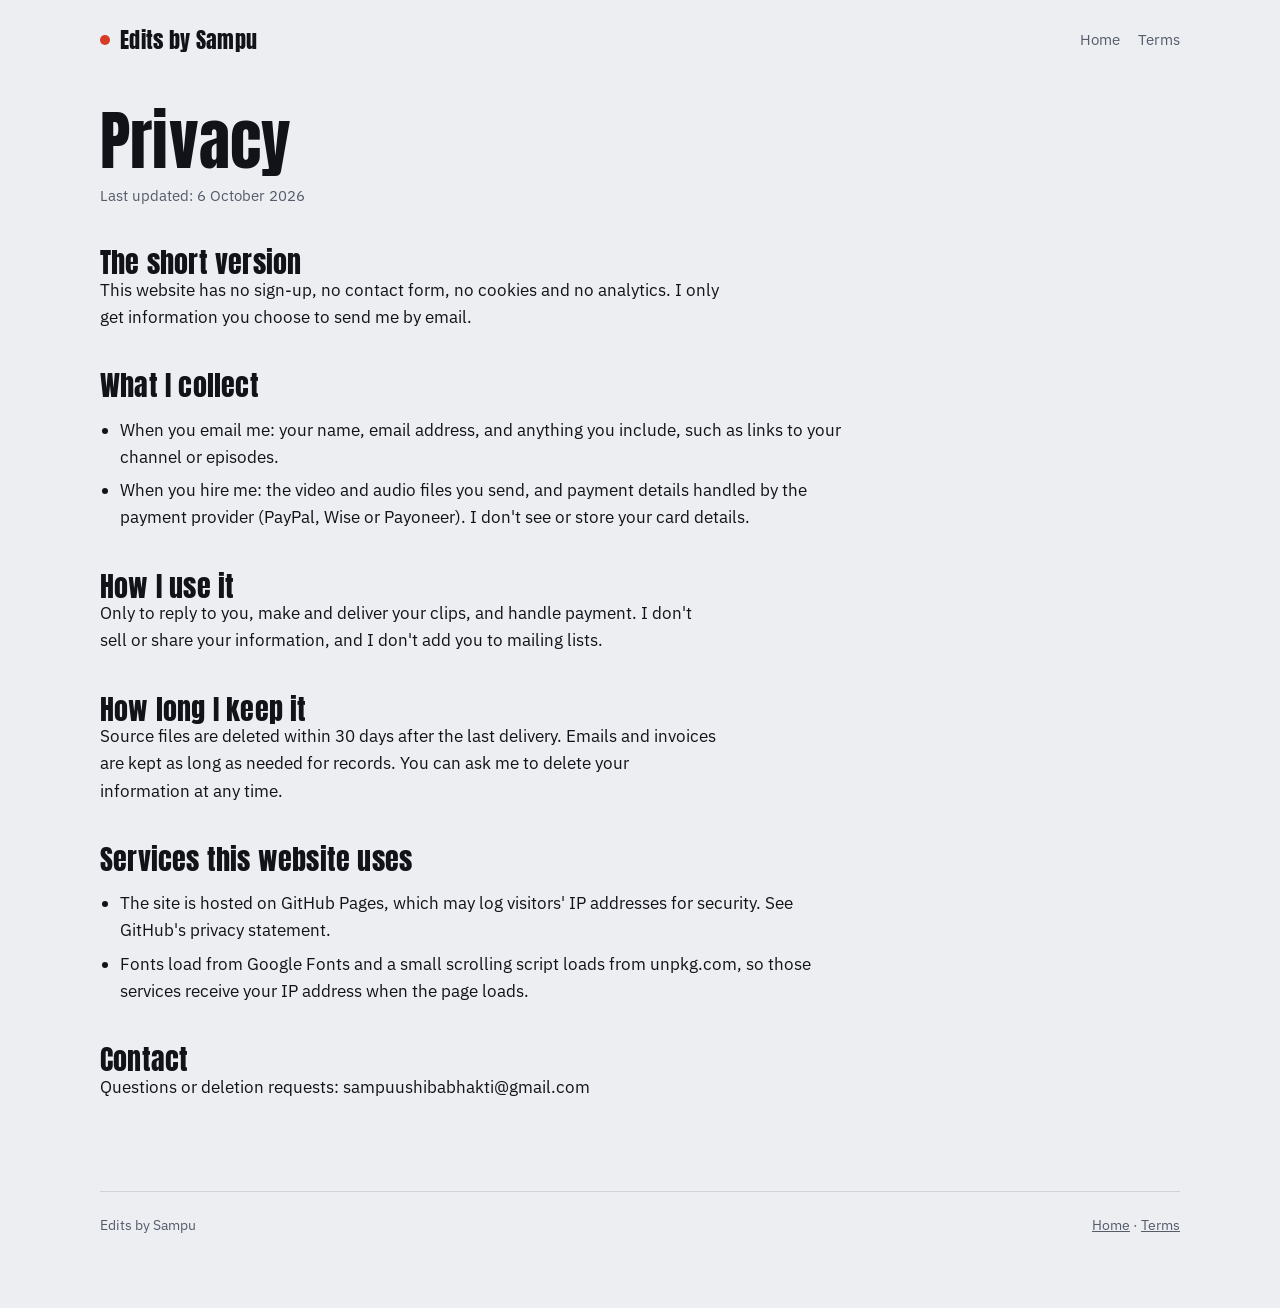
==== privacy.html @ 136e229e "Redesign: less template look, live caption preview, motion, terms and privacy" ====
<!doctype html>
<html lang="en">
<head>
<meta charset="utf-8">
<meta name="viewport" content="width=device-width, initial-scale=1, viewport-fit=cover">
<title>Privacy · Edits by Sampu</title>
<link rel="preconnect" href="https://fonts.googleapis.com">
<link rel="preconnect" href="https://fonts.gstatic.com" crossorigin>
<link rel="stylesheet" href="https://fonts.googleapis.com/css2?family=Anton&family=IBM+Plex+Sans:wght@400;500;600&family=IBM+Plex+Mono:wght@500&display=swap">
<link rel="stylesheet" href="styles.css">
</head>
<body>
<div class="wrap">
  <header class="top">
    <a class="mark" href="./"><i></i>Edits by Sampu</a>
    <nav><a href="./">Home</a><a href="terms.html">Terms</a></nav>
  </header>
  <main class="doc">
    <h1>Privacy</h1>
    <p class="updated">Last updated: 6 October 2026</p>

    <h2>The short version</h2>
    <p>This website has no sign-up, no contact form, no cookies and no analytics. I only get information you choose to send me by email.</p>

    <h2>What I collect</h2>
    <ul>
      <li>When you email me: your name, email address, and anything you include, such as links to your channel or episodes.</li>
      <li>When you hire me: the video and audio files you send, and payment details handled by the payment provider (PayPal, Wise or Payoneer). I don't see or store your card details.</li>
    </ul>

    <h2>How I use it</h2>
    <p>Only to reply to you, make and deliver your clips, and handle payment. I don't sell or share your information, and I don't add you to mailing lists.</p>

    <h2>How long I keep it</h2>
    <p>Source files are deleted within 30 days after the last delivery. Emails and invoices are kept as long as needed for records. You can ask me to delete your information at any time.</p>

    <h2>Services this website uses</h2>
    <ul>
      <li>The site is hosted on GitHub Pages, which may log visitors' IP addresses for security. See GitHub's privacy statement.</li>
      <li>Fonts load from Google Fonts and a small scrolling script loads from unpkg.com, so those services receive your IP address when the page loads.</li>
    </ul>

    <h2>Contact</h2>
    <p>Questions or deletion requests: sampuushibabhakti@gmail.com</p>
  </main>
  <footer>
    <span>Edits by Sampu</span>
    <span><a href="./">Home</a> · <a href="terms.html">Terms</a></span>
  </footer>
</div>
</body>
</html>
---- styles.css ----
/* Edits by Sampu - shared styles.
   Layout idea: the page is an edit bay. Hero = headline + a working "phone preview" with captions playing over a
   timeline strip; proof = a real benchmark chart; deliverables = an edit decision list (EDL); process = a timeline.
   Kept away from the usual AI-template tells: no eyebrow labels, no numbered step cards, no identical stat tiles,
   no glow shadows, no gradient text, sentence-case headings. */
:root {
  --bg: #eceef2;
  --paper: #f8f9fb;
  --ink: #111318;
  --muted: #555b69;
  --line: #cfd3dc;
  --tally: #d93a25;            /* on-air tally light */
  --tally-ink: #ffffff;
  --tape: #2b2f38;             /* timeline track */
  --clip: #c9cfdb;             /* timeline clip block */
  --display: "Anton", "Impact", "Arial Narrow", sans-serif;
  --body: "IBM Plex Sans", "Segoe UI", system-ui, sans-serif;
  --mono: "IBM Plex Mono", ui-monospace, Consolas, monospace;
  color-scheme: light;
}
@media (prefers-color-scheme: dark) {
  :root:not([data-theme="light"]) {
    --bg: #0e1014; --paper: #15181e; --ink: #e9ebf0; --muted: #a2a8b5; --line: #2a2f39;
    --tally: #ff5a43; --tally-ink: #160806; --tape: #20242c; --clip: #3a4150; color-scheme: dark;
  }
}
:root[data-theme="dark"] {
  --bg: #0e1014; --paper: #15181e; --ink: #e9ebf0; --muted: #a2a8b5; --line: #2a2f39;
  --tally: #ff5a43; --tally-ink: #160806; --tape: #20242c; --clip: #3a4150; color-scheme: dark;
}

*, *::before, *::after { box-sizing: border-box; }
html { -webkit-text-size-adjust: 100%; }
body { margin: 0; background: var(--bg); color: var(--ink); font-family: var(--body); font-size: 17px; line-height: 1.6; }
img { max-width: 100%; }
a { color: inherit; }
::selection { background: var(--tally); color: var(--tally-ink); }

.wrap { max-width: 1120px; margin: 0 auto; padding-inline: 20px; padding-block: 0 72px; }
.top { display: flex; justify-content: space-between; align-items: center; gap: 16px; padding-block: 22px; }
.mark { font-family: var(--display); font-size: 22px; letter-spacing: 0.3px; text-decoration: none; display: inline-flex; gap: 10px; align-items: center; }
.mark i { width: 10px; height: 10px; border-radius: 50%; background: var(--tally); display: inline-block; }
.top nav { display: flex; gap: 18px; font-size: 15px; }
.top nav a { text-decoration: none; color: var(--muted); }
.top nav a:hover { color: var(--ink); }

h1, h2 { font-family: var(--display); font-weight: 400; line-height: 1.02; margin: 0; text-wrap: balance; letter-spacing: 0.2px; }
h1 { font-size: clamp(48px, 8vw, 104px); }
h2 { font-size: clamp(34px, 4.6vw, 54px); }
p { margin: 0; max-width: 62ch; }
.muted { color: var(--muted); }
section { margin-top: 110px; }

/* hero */
.hero { display: grid; grid-template-columns: minmax(0, 1.25fr) minmax(0, 0.75fr); gap: 48px; align-items: end; margin-top: 30px; }
.hero h1 .w { display: inline-block; }
.hero h1 .hot { color: var(--tally); }
.hero .lede { font-size: 19px; color: var(--muted); margin-top: 22px; }
.actions { display: flex; flex-wrap: wrap; gap: 12px; margin-top: 28px; }
.btn { font: 600 16px/1 var(--body); padding: 15px 22px; border-radius: 8px; text-decoration: none; display: inline-flex;
       align-items: center; gap: 10px; border: 1.5px solid var(--ink); background: var(--ink); color: var(--paper);
       transition: transform .2s ease, background .2s ease, color .2s ease; }
.btn:hover { transform: translateY(-2px); background: var(--tally); border-color: var(--tally); color: var(--tally-ink); }
.btn.line { background: transparent; color: var(--ink); }
.btn.line:hover { background: var(--ink); color: var(--paper); border-color: var(--ink); }
.btn:focus-visible, .copy:focus-visible, .top nav a:focus-visible { outline: 3px solid var(--tally); outline-offset: 3px; }

/* phone preview */
.phone { position: relative; width: 100%; max-width: 300px; justify-self: center; aspect-ratio: 9 / 16; border-radius: 34px;
         border: 7px solid var(--ink); background: #16120f; overflow: hidden; }
.scene { position: absolute; inset: 0; background:
  radial-gradient(60% 40% at 30% 30%, #6b3a23 0%, transparent 70%),
  radial-gradient(50% 35% at 75% 62%, #2c3b52 0%, transparent 70%),
  linear-gradient(180deg, #1d1814 0%, #0d0b0a 100%); }
.scene .mic { position: absolute; left: 50%; top: 40%; width: 46px; height: 74px; margin-left: -23px; border-radius: 24px;
              background: linear-gradient(90deg, #2a2a2e, #4a4a52 45%, #26262b); }
.scene .mic::after { content: ""; position: absolute; left: 50%; top: 74px; width: 6px; height: 120px; margin-left: -3px; background: #26262b; }
.scene .grill { position: absolute; left: 50%; top: calc(40% + 10px); width: 34px; margin-left: -17px; height: 40px;
                background: repeating-linear-gradient(0deg, #5c5c66 0 2px, transparent 2px 5px); border-radius: 16px; opacity: .7; }
.phone .hook { position: absolute; top: 15%; left: 8%; right: 8%; text-align: center; font: 400 26px/1.05 var(--display);
               color: #fff; text-transform: uppercase; -webkit-text-stroke: 5px #000; paint-order: stroke fill; }
.phone .hook span { color: #ffd23f; }
.phone .caps { position: absolute; top: 63%; left: 6%; right: 6%; text-align: center; font: 400 34px/1.05 var(--display);
               text-transform: uppercase; color: #fff; -webkit-text-stroke: 6px #000; paint-order: stroke fill; min-height: 2.2em; }
.phone .caps b { font-weight: 400; display: inline-block; margin: 0 4px; transition: transform .12s ease, color .12s ease; }
.phone .caps b.on { color: var(--tally); transform: scale(1.14); }
.phone .bar { position: absolute; left: 0; top: 0; height: 5px; background: var(--tally); width: 0; }
.track { margin-top: 14px; background: var(--tape); border-radius: 8px; padding: 10px; display: grid; gap: 6px; max-width: 300px;
         justify-self: center; width: 100%; position: relative; overflow: hidden; }
.track .row { display: flex; gap: 4px; height: 16px; }
.track .row span { background: var(--clip); border-radius: 3px; }
.track .wave { height: 22px; display: flex; align-items: center; gap: 2px; }
.track .wave i { flex: 1; background: #8b93a4; border-radius: 2px; }
.track .head { position: absolute; top: 4px; bottom: 4px; width: 2px; background: var(--tally); left: 10px; }
.track .tc { font: 500 11px/1 var(--mono); color: #c9cfdb; display: flex; justify-content: space-between; }
.hero-side { display: grid; justify-items: center; }

/* proof */
.proof { display: grid; grid-template-columns: minmax(0, 1fr) minmax(0, 1fr); gap: 56px; align-items: center; }
.big { font-family: var(--display); font-size: clamp(64px, 10vw, 128px); line-height: .95; font-variant-numeric: tabular-nums; }
.proof .say { font-size: 20px; margin-top: 16px; }
.chart { background: var(--paper); border: 1px solid var(--line); border-radius: 14px; padding: 26px; display: grid; gap: 18px; }
.chart h3 { margin: 0; font-size: 16px; font-weight: 600; }
.bars { display: grid; gap: 16px; }
.barrow { display: grid; gap: 6px; }
.barrow .lab { display: flex; justify-content: space-between; gap: 12px; font-size: 14.5px; }
.barrow .lab b { font-family: var(--mono); font-weight: 500; font-variant-numeric: tabular-nums; }
.barrow .tr { height: 18px; background: var(--bg); border-radius: 4px; position: relative; overflow: hidden; }
.barrow .fill { position: absolute; top: 0; bottom: 0; border-radius: 4px; background: var(--clip); transition: width 1.1s cubic-bezier(.2,.7,.2,1), left 1.1s cubic-bezier(.2,.7,.2,1); }
.barrow.me .fill { background: var(--tally); }
.axis { display: flex; justify-content: space-between; font: 12px var(--mono); color: var(--muted); }
.src { font-size: 13.5px; color: var(--muted); }

/* EDL */
.edl-head { display: grid; grid-template-columns: minmax(0, 1fr) minmax(0, 1fr); gap: 56px; align-items: end; }
.edl { margin-top: 30px; overflow-x: auto; background: var(--paper); border: 1px solid var(--line); border-radius: 14px; }
.edl table { width: 100%; border-collapse: collapse; font-size: 15.5px; min-width: 560px; }
.edl th, .edl td { text-align: left; padding: 14px 18px; border-bottom: 1px solid var(--line); vertical-align: top; }
.edl tr:last-child td { border-bottom: 0; }
.edl th { font: 500 12.5px var(--mono); color: var(--muted); }
.edl td:first-child { font: 500 14px var(--mono); color: var(--muted); white-space: nowrap; font-variant-numeric: tabular-nums; }
.edl td:nth-child(2) { font: 500 13px var(--mono); }
.edl td:nth-child(2) span { background: var(--ink); color: var(--paper); padding: 3px 8px; border-radius: 4px; }
.edl tr:hover td { background: color-mix(in srgb, var(--tally) 7%, transparent); }

/* process timeline */
.flow { margin-top: 30px; display: grid; grid-template-columns: 1.1fr 1.4fr 2fr; gap: 6px; }
.flow > div { background: var(--paper); border: 1px solid var(--line); padding: 20px 20px 22px; display: grid; gap: 8px; align-content: start; }
.flow > div:first-child { border-radius: 14px 4px 4px 14px; }
.flow > div:last-child { border-radius: 4px 14px 14px 4px; background: var(--ink); color: var(--paper); border-color: var(--ink); }
.flow > div:last-child .muted { color: color-mix(in srgb, var(--paper) 70%, transparent); }
.flow .when { font: 500 13px var(--mono); color: var(--tally); }
.flow h3 { margin: 0; font-size: 19px; }

/* plans */
.plans { margin-top: 30px; overflow-x: auto; }
.plans table { width: 100%; border-collapse: collapse; min-width: 560px; }
.plans th, .plans td { padding: 16px 18px; border-bottom: 1px solid var(--line); text-align: left; }
.plans thead th { font-family: var(--display); font-weight: 400; font-size: 26px; }
.plans thead th small { display: block; font: 14px var(--body); color: var(--muted); margin-top: 4px; }
.plans td:first-child { color: var(--muted); font-size: 15px; }
.plans .price { font-family: var(--display); font-size: 40px; line-height: 1; }
.plans .price small { font: 14px var(--body); color: var(--muted); }
.plans .pick { background: color-mix(in srgb, var(--tally) 9%, transparent); }

/* contact */
.contact { display: grid; grid-template-columns: minmax(0, 1fr) minmax(0, 1fr); gap: 40px; align-items: end; }
.mailbox { display: flex; flex-wrap: wrap; gap: 10px; align-items: center; margin-top: 22px; }
.mailbox code { font: 500 18px var(--mono); background: var(--paper); border: 1px solid var(--line); padding: 12px 16px;
                border-radius: 8px; user-select: all; overflow-wrap: anywhere; }
.copy { font: 600 15px var(--body); padding: 12px 16px; border-radius: 8px; cursor: pointer; border: 1.5px solid var(--ink);
        background: transparent; color: var(--ink); }
.copy:hover { background: var(--ink); color: var(--paper); }
footer { margin-top: 90px; padding-top: 22px; border-top: 1px solid var(--line); display: flex; flex-wrap: wrap; gap: 14px 24px;
         justify-content: space-between; font-size: 14px; color: var(--muted); }
footer a { color: var(--muted); }

/* legal pages */
.doc { max-width: 760px; }
.doc h1 { font-size: clamp(40px, 6vw, 64px); margin-top: 30px; }
.doc h2 { font-size: 28px; margin-top: 40px; }
.doc p, .doc li { color: var(--ink); }
.doc ul { padding-left: 20px; display: grid; gap: 6px; }
.doc .updated { color: var(--muted); margin-top: 10px; font-size: 15px; }

/* motion - content is visible by default; main.js only arms elements below the fold */
.armed { opacity: 0; transform: translateY(22px); }
.in { opacity: 1; transform: none; transition: opacity .7s ease, transform .7s cubic-bezier(.2,.7,.2,1); }
@media (prefers-reduced-motion: no-preference) {
  .hero h1 .w { animation: rise .55s cubic-bezier(.2,.7,.2,1) both; animation-delay: calc(var(--i) * 70ms); }
  .mark i { animation: tally 2.4s ease-in-out infinite; }
}
@keyframes rise { from { opacity: 0; transform: translateY(0.35em); } }
@keyframes tally { 50% { opacity: .3; } }
@media (prefers-reduced-motion: reduce) { .armed { opacity: 1; transform: none; } }

@media (max-width: 860px) {
  .hero, .proof, .edl-head, .contact { grid-template-columns: minmax(0, 1fr); }
  .hero { gap: 36px; }
  .flow { grid-template-columns: minmax(0, 1fr); }
  .flow > div:first-child, .flow > div:last-child { border-radius: 12px; }
  .flow > div { border-radius: 12px; }
  section { margin-top: 84px; }
}
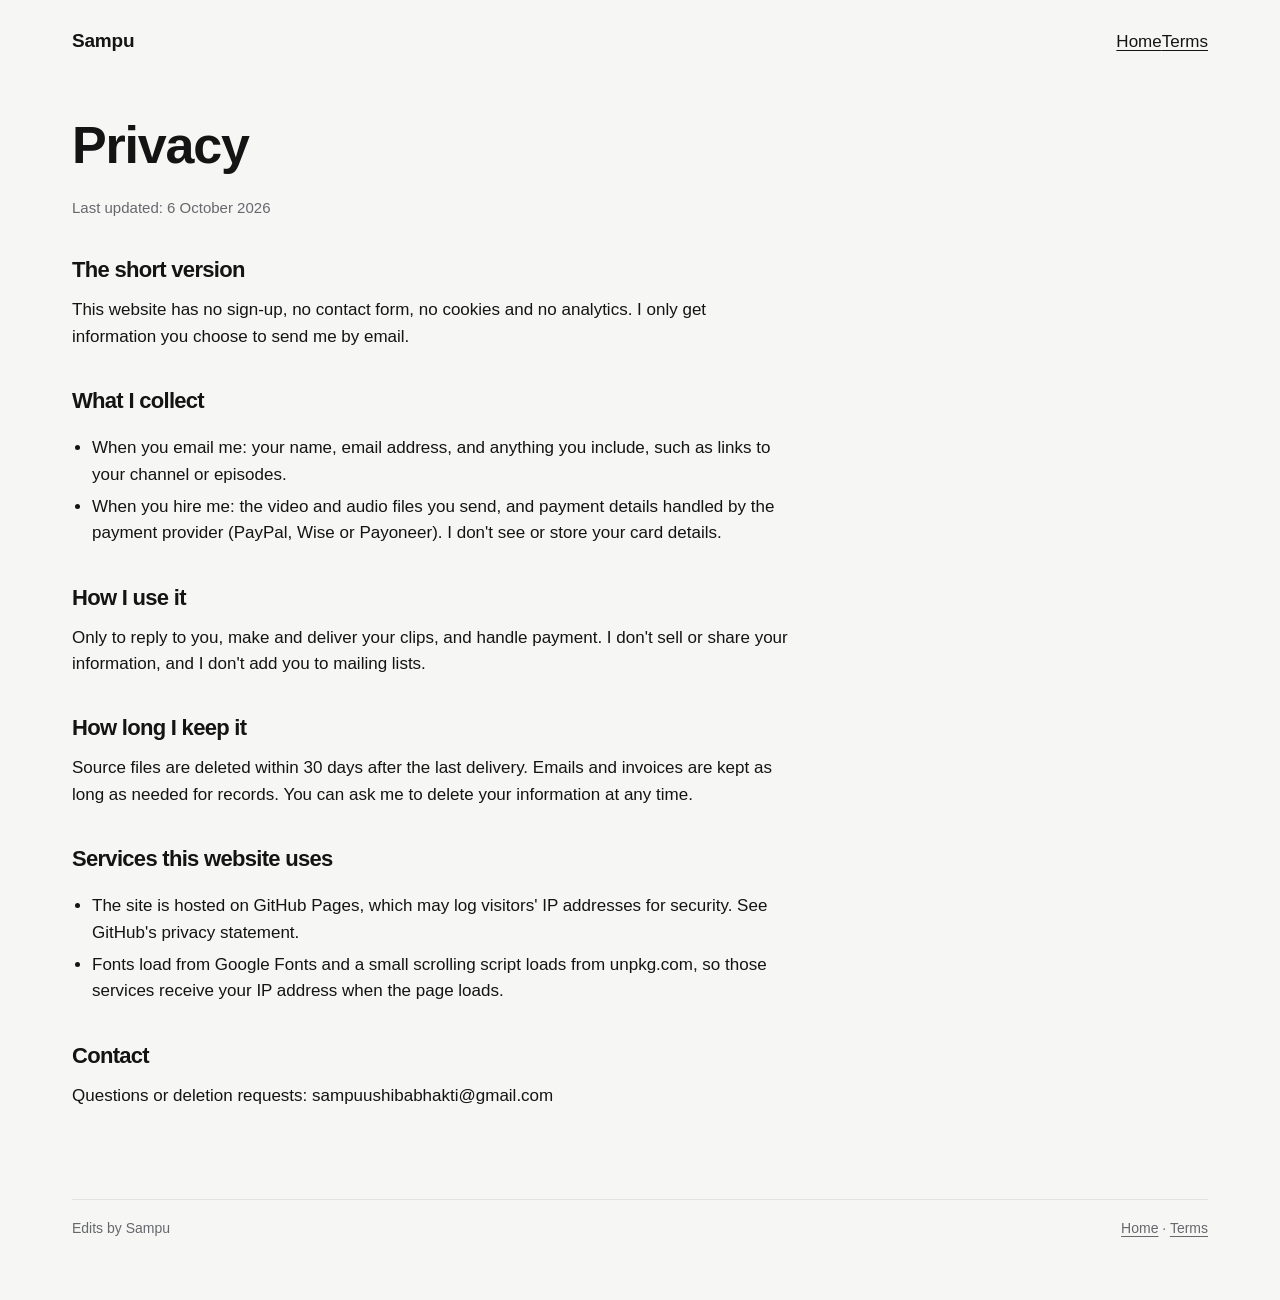
==== commit c99d0bc6: "Plain name, no blinking dot" ====
--- a/privacy.html
+++ b/privacy.html
@@ -12,7 +12,7 @@
 <body>
 <div class="wrap">
   <header class="top">
-    <a class="mark" href="./"><i></i>Edits by Sampu</a>
+    <a class="mark" href="./">Sampu</a>
     <nav><a href="./">Home</a><a href="terms.html">Terms</a></nav>
   </header>
   <main class="doc">
--- a/styles.css
+++ b/styles.css
@@ -1,184 +1,131 @@
-/* Edits by Sampu - shared styles.
-   Layout idea: the page is an edit bay. Hero = headline + a working "phone preview" with captions playing over a
-   timeline strip; proof = a real benchmark chart; deliverables = an edit decision list (EDL); process = a timeline.
-   Kept away from the usual AI-template tells: no eyebrow labels, no numbered step cards, no identical stat tiles,
-   no glow shadows, no gradient text, sentence-case headings. */
+/* Edits by Sampu - an editor's reel page, not a product landing page.
+   Order: who I am (one line) -> the actual clips playing -> what the numbers were -> how I edit -> how we work -> email.
+   Light paper ground, one grotesk family, mono for metadata. Red is only the "recording" dot and link hover. */
 :root {
-  --bg: #eceef2;
-  --paper: #f8f9fb;
-  --ink: #111318;
-  --muted: #555b69;
-  --line: #cfd3dc;
-  --tally: #d93a25;            /* on-air tally light */
-  --tally-ink: #ffffff;
-  --tape: #2b2f38;             /* timeline track */
-  --clip: #c9cfdb;             /* timeline clip block */
-  --display: "Anton", "Impact", "Arial Narrow", sans-serif;
-  --body: "IBM Plex Sans", "Segoe UI", system-ui, sans-serif;
+  --bg: #f6f6f4;
+  --paper: #ffffff;
+  --ink: #141414;
+  --muted: #67686d;
+  --line: #e2e2de;
+  --rec: #e0402a;
+  --chip: #ececea;
+  --sans: "Schibsted Grotesk", "Helvetica Neue", Arial, sans-serif;
   --mono: "IBM Plex Mono", ui-monospace, Consolas, monospace;
   color-scheme: light;
 }
 @media (prefers-color-scheme: dark) {
   :root:not([data-theme="light"]) {
-    --bg: #0e1014; --paper: #15181e; --ink: #e9ebf0; --muted: #a2a8b5; --line: #2a2f39;
-    --tally: #ff5a43; --tally-ink: #160806; --tape: #20242c; --clip: #3a4150; color-scheme: dark;
+    --bg: #111112; --paper: #19191b; --ink: #ececea; --muted: #a0a1a6; --line: #2b2b2f; --rec: #ff5a43; --chip: #232326;
+    color-scheme: dark;
   }
 }
 :root[data-theme="dark"] {
-  --bg: #0e1014; --paper: #15181e; --ink: #e9ebf0; --muted: #a2a8b5; --line: #2a2f39;
-  --tally: #ff5a43; --tally-ink: #160806; --tape: #20242c; --clip: #3a4150; color-scheme: dark;
+  --bg: #111112; --paper: #19191b; --ink: #ececea; --muted: #a0a1a6; --line: #2b2b2f; --rec: #ff5a43; --chip: #232326;
+  color-scheme: dark;
 }
-
 *, *::before, *::after { box-sizing: border-box; }
 html { -webkit-text-size-adjust: 100%; }
-body { margin: 0; background: var(--bg); color: var(--ink); font-family: var(--body); font-size: 17px; line-height: 1.6; }
-img { max-width: 100%; }
-a { color: inherit; }
-::selection { background: var(--tally); color: var(--tally-ink); }
+body { margin: 0; background: var(--bg); color: var(--ink); font-family: var(--sans); font-size: 17px; line-height: 1.55; }
+img, video { max-width: 100%; display: block; }
+a { color: inherit; text-underline-offset: 3px; }
+a:hover { color: var(--rec); }
+::selection { background: var(--ink); color: var(--bg); }
+:focus-visible { outline: 2px solid var(--rec); outline-offset: 3px; }
 
-.wrap { max-width: 1120px; margin: 0 auto; padding-inline: 20px; padding-block: 0 72px; }
-.top { display: flex; justify-content: space-between; align-items: center; gap: 16px; padding-block: 22px; }
-.mark { font-family: var(--display); font-size: 22px; letter-spacing: 0.3px; text-decoration: none; display: inline-flex; gap: 10px; align-items: center; }
-.mark i { width: 10px; height: 10px; border-radius: 50%; background: var(--tally); display: inline-block; }
-.top nav { display: flex; gap: 18px; font-size: 15px; }
-.top nav a { text-decoration: none; color: var(--muted); }
-.top nav a:hover { color: var(--ink); }
+.wrap { max-width: 1180px; margin: 0 auto; padding-inline: 22px; padding-block: 0 60px; }
+.top { display: flex; justify-content: space-between; align-items: baseline; gap: 16px; padding-block: 26px 10px; flex-wrap: wrap; }
+.mark { font-weight: 700; font-size: 19px; text-decoration: none; display: inline-flex; align-items: center; gap: 9px; letter-spacing: -0.2px; }
 
-h1, h2 { font-family: var(--display); font-weight: 400; line-height: 1.02; margin: 0; text-wrap: balance; letter-spacing: 0.2px; }
-h1 { font-size: clamp(48px, 8vw, 104px); }
-h2 { font-size: clamp(34px, 4.6vw, 54px); }
-p { margin: 0; max-width: 62ch; }
-.muted { color: var(--muted); }
-section { margin-top: 110px; }
+.top .mail-top { font-family: var(--mono); font-size: 14px; color: var(--muted); }
 
-/* hero */
-.hero { display: grid; grid-template-columns: minmax(0, 1.25fr) minmax(0, 0.75fr); gap: 48px; align-items: end; margin-top: 30px; }
-.hero h1 .w { display: inline-block; }
-.hero h1 .hot { color: var(--tally); }
-.hero .lede { font-size: 19px; color: var(--muted); margin-top: 22px; }
-.actions { display: flex; flex-wrap: wrap; gap: 12px; margin-top: 28px; }
-.btn { font: 600 16px/1 var(--body); padding: 15px 22px; border-radius: 8px; text-decoration: none; display: inline-flex;
-       align-items: center; gap: 10px; border: 1.5px solid var(--ink); background: var(--ink); color: var(--paper);
-       transition: transform .2s ease, background .2s ease, color .2s ease; }
-.btn:hover { transform: translateY(-2px); background: var(--tally); border-color: var(--tally); color: var(--tally-ink); }
-.btn.line { background: transparent; color: var(--ink); }
-.btn.line:hover { background: var(--ink); color: var(--paper); border-color: var(--ink); }
-.btn:focus-visible, .copy:focus-visible, .top nav a:focus-visible { outline: 3px solid var(--tally); outline-offset: 3px; }
+/* intro */
+.intro { margin-top: 56px; display: grid; grid-template-columns: minmax(0, 1.5fr) minmax(0, 1fr); gap: 48px; align-items: end; }
+.intro h1 { margin: 0; font-weight: 600; font-size: clamp(36px, 5.2vw, 64px); line-height: 1.04; letter-spacing: -1.6px; text-wrap: balance; }
+.intro h1 .ln { display: block; overflow: hidden; }
+.intro h1 .ln > span { display: inline-block; }
+.intro p { margin: 0; color: var(--muted); font-size: 17.5px; max-width: 46ch; }
 
-/* phone preview */
-.phone { position: relative; width: 100%; max-width: 300px; justify-self: center; aspect-ratio: 9 / 16; border-radius: 34px;
-         border: 7px solid var(--ink); background: #16120f; overflow: hidden; }
-.scene { position: absolute; inset: 0; background:
-  radial-gradient(60% 40% at 30% 30%, #6b3a23 0%, transparent 70%),
-  radial-gradient(50% 35% at 75% 62%, #2c3b52 0%, transparent 70%),
-  linear-gradient(180deg, #1d1814 0%, #0d0b0a 100%); }
-.scene .mic { position: absolute; left: 50%; top: 40%; width: 46px; height: 74px; margin-left: -23px; border-radius: 24px;
-              background: linear-gradient(90deg, #2a2a2e, #4a4a52 45%, #26262b); }
-.scene .mic::after { content: ""; position: absolute; left: 50%; top: 74px; width: 6px; height: 120px; margin-left: -3px; background: #26262b; }
-.scene .grill { position: absolute; left: 50%; top: calc(40% + 10px); width: 34px; margin-left: -17px; height: 40px;
-                background: repeating-linear-gradient(0deg, #5c5c66 0 2px, transparent 2px 5px); border-radius: 16px; opacity: .7; }
-.phone .hook { position: absolute; top: 15%; left: 8%; right: 8%; text-align: center; font: 400 26px/1.05 var(--display);
-               color: #fff; text-transform: uppercase; -webkit-text-stroke: 5px #000; paint-order: stroke fill; }
-.phone .hook span { color: #ffd23f; }
-.phone .caps { position: absolute; top: 63%; left: 6%; right: 6%; text-align: center; font: 400 34px/1.05 var(--display);
-               text-transform: uppercase; color: #fff; -webkit-text-stroke: 6px #000; paint-order: stroke fill; min-height: 2.2em; }
-.phone .caps b { font-weight: 400; display: inline-block; margin: 0 4px; transition: transform .12s ease, color .12s ease; }
-.phone .caps b.on { color: var(--tally); transform: scale(1.14); }
-.phone .bar { position: absolute; left: 0; top: 0; height: 5px; background: var(--tally); width: 0; }
-.track { margin-top: 14px; background: var(--tape); border-radius: 8px; padding: 10px; display: grid; gap: 6px; max-width: 300px;
-         justify-self: center; width: 100%; position: relative; overflow: hidden; }
-.track .row { display: flex; gap: 4px; height: 16px; }
-.track .row span { background: var(--clip); border-radius: 3px; }
-.track .wave { height: 22px; display: flex; align-items: center; gap: 2px; }
-.track .wave i { flex: 1; background: #8b93a4; border-radius: 2px; }
-.track .head { position: absolute; top: 4px; bottom: 4px; width: 2px; background: var(--tally); left: 10px; }
-.track .tc { font: 500 11px/1 var(--mono); color: #c9cfdb; display: flex; justify-content: space-between; }
-.hero-side { display: grid; justify-items: center; }
+/* reel */
+.reel { margin-top: 48px; display: grid; grid-template-columns: repeat(5, minmax(0, 1fr)); gap: 14px; }
+.clip { margin: 0; display: grid; gap: 10px; }
+.clip .v { position: relative; border-radius: 16px; overflow: hidden; background: #000; aspect-ratio: 9 / 16; }
+.clip video { width: 100%; height: 100%; object-fit: cover; transition: transform .5s cubic-bezier(.2,.7,.2,1); }
+.clip:hover video { transform: scale(1.03); }
+.clip figcaption { display: grid; gap: 2px; }
+.clip .t { font-size: 15px; font-weight: 600; line-height: 1.3; }
+.clip .m { font-family: var(--mono); font-size: 13px; color: var(--muted); }
+.reel-note { margin-top: 16px; font-size: 14px; color: var(--muted); max-width: 80ch; }
 
-/* proof */
-.proof { display: grid; grid-template-columns: minmax(0, 1fr) minmax(0, 1fr); gap: 56px; align-items: center; }
-.big { font-family: var(--display); font-size: clamp(64px, 10vw, 128px); line-height: .95; font-variant-numeric: tabular-nums; }
-.proof .say { font-size: 20px; margin-top: 16px; }
-.chart { background: var(--paper); border: 1px solid var(--line); border-radius: 14px; padding: 26px; display: grid; gap: 18px; }
-.chart h3 { margin: 0; font-size: 16px; font-weight: 600; }
-.bars { display: grid; gap: 16px; }
-.barrow { display: grid; gap: 6px; }
-.barrow .lab { display: flex; justify-content: space-between; gap: 12px; font-size: 14.5px; }
-.barrow .lab b { font-family: var(--mono); font-weight: 500; font-variant-numeric: tabular-nums; }
-.barrow .tr { height: 18px; background: var(--bg); border-radius: 4px; position: relative; overflow: hidden; }
-.barrow .fill { position: absolute; top: 0; bottom: 0; border-radius: 4px; background: var(--clip); transition: width 1.1s cubic-bezier(.2,.7,.2,1), left 1.1s cubic-bezier(.2,.7,.2,1); }
-.barrow.me .fill { background: var(--tally); }
+/* numbers */
+.numbers { margin-top: 96px; display: grid; grid-template-columns: minmax(0, 1fr) minmax(0, 1fr); gap: 48px; align-items: start; }
+.numbers .lead { font-size: clamp(24px, 2.7vw, 32px); line-height: 1.3; letter-spacing: -0.5px; margin: 0; }
+.numbers .lead b { font-weight: 700; }
+.bars { display: grid; gap: 18px; padding-top: 6px; }
+.barrow { display: grid; gap: 7px; }
+.barrow .lab { display: flex; justify-content: space-between; gap: 12px; font-size: 15px; }
+.barrow .lab b { font-family: var(--mono); font-weight: 500; font-size: 14px; font-variant-numeric: tabular-nums; }
+.barrow .tr { height: 12px; background: var(--chip); border-radius: 99px; position: relative; overflow: hidden; }
+.barrow .fill { position: absolute; top: 0; bottom: 0; border-radius: 99px; background: var(--muted); opacity: .45;
+                transition: width 1.1s cubic-bezier(.2,.7,.2,1), left 1.1s cubic-bezier(.2,.7,.2,1); }
+.barrow.me .fill { background: var(--ink); opacity: 1; }
 .axis { display: flex; justify-content: space-between; font: 12px var(--mono); color: var(--muted); }
-.src { font-size: 13.5px; color: var(--muted); }
+.src { font-size: 13.5px; color: var(--muted); margin: 0; }
 
-/* EDL */
-.edl-head { display: grid; grid-template-columns: minmax(0, 1fr) minmax(0, 1fr); gap: 56px; align-items: end; }
-.edl { margin-top: 30px; overflow-x: auto; background: var(--paper); border: 1px solid var(--line); border-radius: 14px; }
-.edl table { width: 100%; border-collapse: collapse; font-size: 15.5px; min-width: 560px; }
-.edl th, .edl td { text-align: left; padding: 14px 18px; border-bottom: 1px solid var(--line); vertical-align: top; }
-.edl tr:last-child td { border-bottom: 0; }
-.edl th { font: 500 12.5px var(--mono); color: var(--muted); }
-.edl td:first-child { font: 500 14px var(--mono); color: var(--muted); white-space: nowrap; font-variant-numeric: tabular-nums; }
-.edl td:nth-child(2) { font: 500 13px var(--mono); }
-.edl td:nth-child(2) span { background: var(--ink); color: var(--paper); padding: 3px 8px; border-radius: 4px; }
-.edl tr:hover td { background: color-mix(in srgb, var(--tally) 7%, transparent); }
+/* how I edit */
+.edit { margin-top: 96px; }
+h2 { font-weight: 600; font-size: clamp(26px, 3vw, 34px); letter-spacing: -0.7px; margin: 0; }
+.edl { margin-top: 20px; overflow-x: auto; border-top: 1px solid var(--ink); }
+.edl table { width: 100%; border-collapse: collapse; min-width: 560px; }
+.edl td { padding: 14px 12px 14px 0; border-bottom: 1px solid var(--line); vertical-align: top; font-size: 16px; }
+.edl td:first-child { font: 500 13.5px var(--mono); color: var(--muted); white-space: nowrap; width: 120px; padding-top: 16px; }
+.edl td:nth-child(2) { font: 500 13px var(--mono); width: 90px; padding-top: 16px; }
 
-/* process timeline */
-.flow { margin-top: 30px; display: grid; grid-template-columns: 1.1fr 1.4fr 2fr; gap: 6px; }
-.flow > div { background: var(--paper); border: 1px solid var(--line); padding: 20px 20px 22px; display: grid; gap: 8px; align-content: start; }
-.flow > div:first-child { border-radius: 14px 4px 4px 14px; }
-.flow > div:last-child { border-radius: 4px 14px 14px 4px; background: var(--ink); color: var(--paper); border-color: var(--ink); }
-.flow > div:last-child .muted { color: color-mix(in srgb, var(--paper) 70%, transparent); }
-.flow .when { font: 500 13px var(--mono); color: var(--tally); }
-.flow h3 { margin: 0; font-size: 19px; }
-
-/* plans */
-.plans { margin-top: 30px; overflow-x: auto; }
-.plans table { width: 100%; border-collapse: collapse; min-width: 560px; }
-.plans th, .plans td { padding: 16px 18px; border-bottom: 1px solid var(--line); text-align: left; }
-.plans thead th { font-family: var(--display); font-weight: 400; font-size: 26px; }
-.plans thead th small { display: block; font: 14px var(--body); color: var(--muted); margin-top: 4px; }
-.plans td:first-child { color: var(--muted); font-size: 15px; }
-.plans .price { font-family: var(--display); font-size: 40px; line-height: 1; }
-.plans .price small { font: 14px var(--body); color: var(--muted); }
-.plans .pick { background: color-mix(in srgb, var(--tally) 9%, transparent); }
+/* working together */
+.work { margin-top: 96px; display: grid; grid-template-columns: minmax(0, 1fr) minmax(0, 1fr); gap: 48px; }
+.work p { margin: 14px 0 0; max-width: 52ch; color: var(--muted); }
+.prices { list-style: none; margin: 0; padding: 0; border-top: 1px solid var(--ink); }
+.prices li { display: grid; grid-template-columns: 110px minmax(0, 1fr); gap: 16px; padding: 16px 0; border-bottom: 1px solid var(--line); }
+.prices .p { font-weight: 700; font-size: 22px; font-variant-numeric: tabular-nums; letter-spacing: -0.4px; }
+.prices .p small { font-weight: 400; font-size: 14px; color: var(--muted); }
+.prices .d { color: var(--muted); }
+.prices .d b { color: var(--ink); font-weight: 600; }
 
 /* contact */
-.contact { display: grid; grid-template-columns: minmax(0, 1fr) minmax(0, 1fr); gap: 40px; align-items: end; }
-.mailbox { display: flex; flex-wrap: wrap; gap: 10px; align-items: center; margin-top: 22px; }
-.mailbox code { font: 500 18px var(--mono); background: var(--paper); border: 1px solid var(--line); padding: 12px 16px;
-                border-radius: 8px; user-select: all; overflow-wrap: anywhere; }
-.copy { font: 600 15px var(--body); padding: 12px 16px; border-radius: 8px; cursor: pointer; border: 1.5px solid var(--ink);
-        background: transparent; color: var(--ink); }
-.copy:hover { background: var(--ink); color: var(--paper); }
-footer { margin-top: 90px; padding-top: 22px; border-top: 1px solid var(--line); display: flex; flex-wrap: wrap; gap: 14px 24px;
+.contact { margin-top: 110px; }
+.contact .big { font-size: clamp(30px, 5.4vw, 64px); font-weight: 600; letter-spacing: -1.4px; line-height: 1.05; margin: 10px 0 0;
+                overflow-wrap: anywhere; }
+.contact .row { display: flex; flex-wrap: wrap; gap: 12px; align-items: center; margin-top: 20px; }
+.copy { font: 600 15px var(--sans); padding: 11px 16px; border-radius: 999px; cursor: pointer; border: 1.5px solid var(--ink);
+        background: var(--ink); color: var(--bg); }
+.copy:hover { background: transparent; color: var(--ink); }
+
+footer { margin-top: 90px; padding-top: 18px; border-top: 1px solid var(--line); display: flex; flex-wrap: wrap; gap: 10px 24px;
          justify-content: space-between; font-size: 14px; color: var(--muted); }
 footer a { color: var(--muted); }
 
 /* legal pages */
-.doc { max-width: 760px; }
-.doc h1 { font-size: clamp(40px, 6vw, 64px); margin-top: 30px; }
-.doc h2 { font-size: 28px; margin-top: 40px; }
-.doc p, .doc li { color: var(--ink); }
+.doc { max-width: 720px; margin-top: 40px; }
+.doc h1 { font-weight: 600; font-size: clamp(34px, 5vw, 52px); letter-spacing: -1.2px; margin: 0; }
+.doc h2 { font-size: 22px; margin-top: 34px; }
 .doc ul { padding-left: 20px; display: grid; gap: 6px; }
-.doc .updated { color: var(--muted); margin-top: 10px; font-size: 15px; }
+.doc p { margin: 10px 0 0; }
+.doc .updated { color: var(--muted); font-size: 15px; }
 
-/* motion - content is visible by default; main.js only arms elements below the fold */
-.armed { opacity: 0; transform: translateY(22px); }
-.in { opacity: 1; transform: none; transition: opacity .7s ease, transform .7s cubic-bezier(.2,.7,.2,1); }
+/* motion: everything is visible without JS; main.js arms only what starts below the fold */
+.armed { opacity: 0; transform: translateY(24px); }
+.in { opacity: 1; transform: none; transition: opacity .8s ease, transform .8s cubic-bezier(.2,.7,.2,1); }
 @media (prefers-reduced-motion: no-preference) {
-  .hero h1 .w { animation: rise .55s cubic-bezier(.2,.7,.2,1) both; animation-delay: calc(var(--i) * 70ms); }
-  .mark i { animation: tally 2.4s ease-in-out infinite; }
+  .intro h1 .ln > span { animation: up .8s cubic-bezier(.2,.7,.2,1) both; animation-delay: calc(var(--i) * 90ms + 80ms); }
+  .reel .clip { animation: fade .8s ease both; animation-delay: calc(var(--i) * 80ms + 380ms); }
+
 }
-@keyframes rise { from { opacity: 0; transform: translateY(0.35em); } }
-@keyframes tally { 50% { opacity: .3; } }
-@media (prefers-reduced-motion: reduce) { .armed { opacity: 1; transform: none; } }
+@keyframes up { from { transform: translateY(105%); } }
+@keyframes fade { from { opacity: 0; transform: translateY(16px); } }
 
-@media (max-width: 860px) {
-  .hero, .proof, .edl-head, .contact { grid-template-columns: minmax(0, 1fr); }
-  .hero { gap: 36px; }
-  .flow { grid-template-columns: minmax(0, 1fr); }
-  .flow > div:first-child, .flow > div:last-child { border-radius: 12px; }
-  .flow > div { border-radius: 12px; }
-  section { margin-top: 84px; }
+
+@media (max-width: 900px) {
+  .intro, .numbers, .work { grid-template-columns: minmax(0, 1fr); gap: 28px; }
+  .reel { grid-template-columns: none; grid-auto-flow: column; grid-auto-columns: 62%; overflow-x: auto;
+          scroll-snap-type: x mandatory; padding-bottom: 8px; margin-inline: -22px; padding-inline: 22px; scroll-padding-inline: 22px; }
+  .clip { scroll-snap-align: start; }
 }
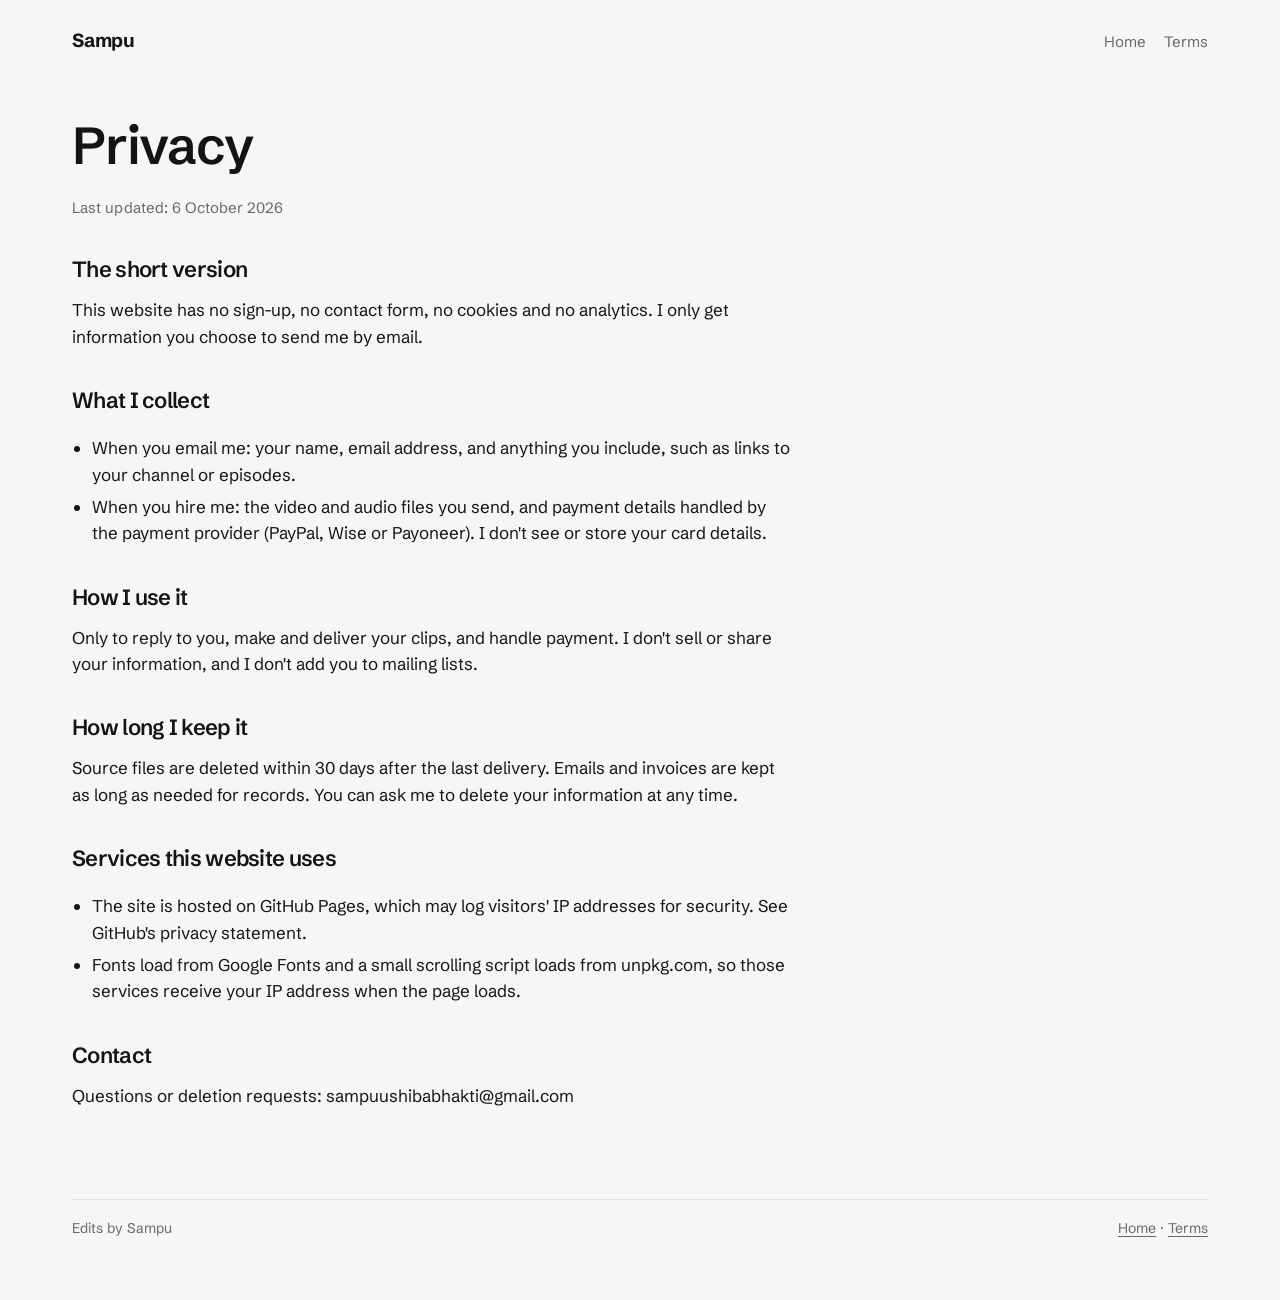
==== commit 05de5dcf: "Legal pages use the site fonts and nav style" ====
--- a/privacy.html
+++ b/privacy.html
@@ -6,7 +6,7 @@
 <title>Privacy · Edits by Sampu</title>
 <link rel="preconnect" href="https://fonts.googleapis.com">
 <link rel="preconnect" href="https://fonts.gstatic.com" crossorigin>
-<link rel="stylesheet" href="https://fonts.googleapis.com/css2?family=Anton&family=IBM+Plex+Sans:wght@400;500;600&family=IBM+Plex+Mono:wght@500&display=swap">
+<link rel="stylesheet" href="https://fonts.googleapis.com/css2?family=Schibsted+Grotesk:wght@400;500;600;700&family=IBM+Plex+Mono:wght@400;500&display=swap">
 <link rel="stylesheet" href="styles.css">
 </head>
 <body>
--- a/styles.css
+++ b/styles.css
@@ -36,6 +36,8 @@
 .top { display: flex; justify-content: space-between; align-items: baseline; gap: 16px; padding-block: 26px 10px; flex-wrap: wrap; }
 .mark { font-weight: 700; font-size: 19px; text-decoration: none; display: inline-flex; align-items: center; gap: 9px; letter-spacing: -0.2px; }
 
+.top nav { display: flex; gap: 18px; font-size: 15px; }
+.top nav a { text-decoration: none; color: var(--muted); }
 .top .mail-top { font-family: var(--mono); font-size: 14px; color: var(--muted); }
 
 /* intro */
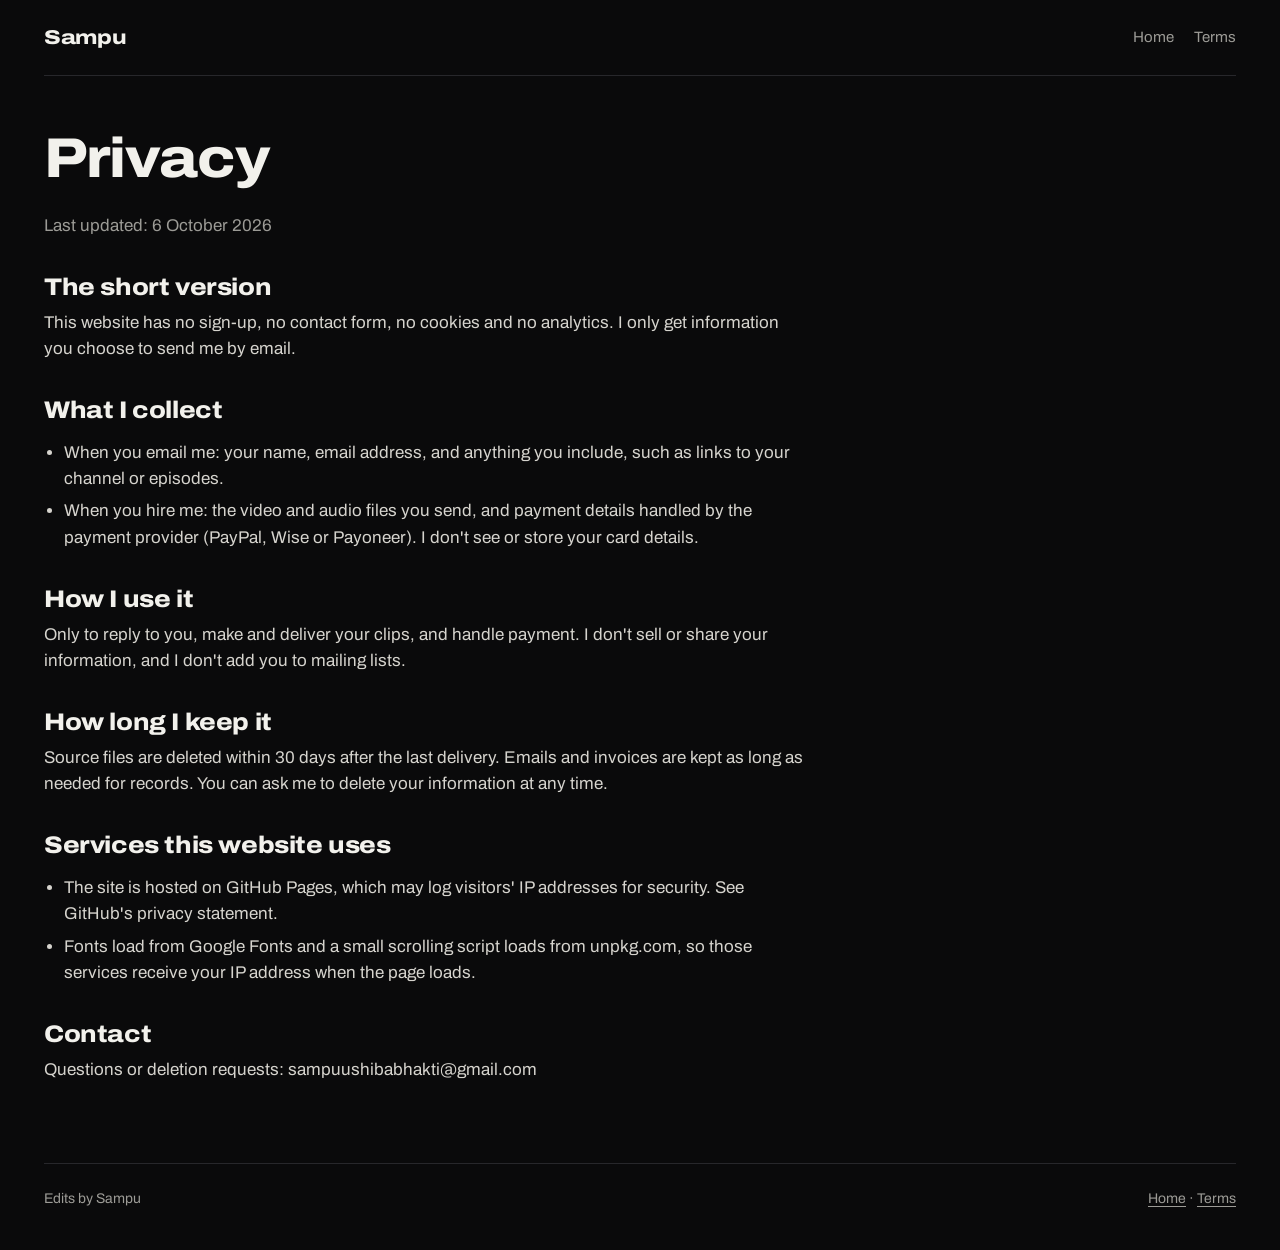
==== commit 67e3ebc2: "Studio redesign: before/after, work reel, pricing, FAQ, link preview" ====
--- a/privacy.html
+++ b/privacy.html
@@ -6,7 +6,7 @@
 <title>Privacy · Edits by Sampu</title>
 <link rel="preconnect" href="https://fonts.googleapis.com">
 <link rel="preconnect" href="https://fonts.gstatic.com" crossorigin>
-<link rel="stylesheet" href="https://fonts.googleapis.com/css2?family=Schibsted+Grotesk:wght@400;500;600;700&family=IBM+Plex+Mono:wght@400;500&display=swap">
+<link rel="stylesheet" href="https://fonts.googleapis.com/css2?family=Archivo:wdth,wght@62..125,400..800&family=IBM+Plex+Mono:wght@400;500&display=swap">
 <link rel="stylesheet" href="styles.css">
 </head>
 <body>
--- a/styles.css
+++ b/styles.css
@@ -1,133 +1,213 @@
-/* Edits by Sampu - an editor's reel page, not a product landing page.
-   Order: who I am (one line) -> the actual clips playing -> what the numbers were -> how I edit -> how we work -> email.
-   Light paper ground, one grotesk family, mono for metadata. Red is only the "recording" dot and link hover. */
+/* Edits by Sampu - v4 "studio" design.
+   Brief: short-form editor for podcast hosts deciding on a phone in ~10s. Feel of an established studio:
+   cinematic dark (the clips pop), restrained, one bold accent used only for actions, wide confident type.
+   Work is the hero; proof = before/after + real view counts + free sample; FAQ handles objections; CTA repeats.
+   Single committed dark theme (deliberate), so every color is set explicitly. */
 :root {
-  --bg: #f6f6f4;
-  --paper: #ffffff;
-  --ink: #141414;
-  --muted: #67686d;
-  --line: #e2e2de;
-  --rec: #e0402a;
-  --chip: #ececea;
-  --sans: "Schibsted Grotesk", "Helvetica Neue", Arial, sans-serif;
+  --bg: #0a0a0b;
+  --surface: #131315;
+  --raise: #1b1b1e;
+  --line: #27272b;
+  --text: #f2f1ec;
+  --muted: #9c9b96;
+  --accent: #f4c443;        /* caption yellow: only for actions + key numbers */
+  --accent-ink: #141006;
+  --sans: "Archivo", "Helvetica Neue", Arial, sans-serif;
   --mono: "IBM Plex Mono", ui-monospace, Consolas, monospace;
-  color-scheme: light;
-}
-@media (prefers-color-scheme: dark) {
-  :root:not([data-theme="light"]) {
-    --bg: #111112; --paper: #19191b; --ink: #ececea; --muted: #a0a1a6; --line: #2b2b2f; --rec: #ff5a43; --chip: #232326;
-    color-scheme: dark;
-  }
-}
-:root[data-theme="dark"] {
-  --bg: #111112; --paper: #19191b; --ink: #ececea; --muted: #a0a1a6; --line: #2b2b2f; --rec: #ff5a43; --chip: #232326;
   color-scheme: dark;
 }
 *, *::before, *::after { box-sizing: border-box; }
 html { -webkit-text-size-adjust: 100%; }
-body { margin: 0; background: var(--bg); color: var(--ink); font-family: var(--sans); font-size: 17px; line-height: 1.55; }
+body { margin: 0; background: var(--bg); color: var(--text); font-family: var(--sans); font-size: 17px; line-height: 1.55;
+       font-variation-settings: "wdth" 100; -webkit-font-smoothing: antialiased; }
 img, video { max-width: 100%; display: block; }
 a { color: inherit; text-underline-offset: 3px; }
-a:hover { color: var(--rec); }
-::selection { background: var(--ink); color: var(--bg); }
-:focus-visible { outline: 2px solid var(--rec); outline-offset: 3px; }
-
-.wrap { max-width: 1180px; margin: 0 auto; padding-inline: 22px; padding-block: 0 60px; }
-.top { display: flex; justify-content: space-between; align-items: baseline; gap: 16px; padding-block: 26px 10px; flex-wrap: wrap; }
-.mark { font-weight: 700; font-size: 19px; text-decoration: none; display: inline-flex; align-items: center; gap: 9px; letter-spacing: -0.2px; }
-
-.top nav { display: flex; gap: 18px; font-size: 15px; }
-.top nav a { text-decoration: none; color: var(--muted); }
-.top .mail-top { font-family: var(--mono); font-size: 14px; color: var(--muted); }
-
-/* intro */
-.intro { margin-top: 56px; display: grid; grid-template-columns: minmax(0, 1.5fr) minmax(0, 1fr); gap: 48px; align-items: end; }
-.intro h1 { margin: 0; font-weight: 600; font-size: clamp(36px, 5.2vw, 64px); line-height: 1.04; letter-spacing: -1.6px; text-wrap: balance; }
-.intro h1 .ln { display: block; overflow: hidden; }
-.intro h1 .ln > span { display: inline-block; }
-.intro p { margin: 0; color: var(--muted); font-size: 17.5px; max-width: 46ch; }
-
-/* reel */
-.reel { margin-top: 48px; display: grid; grid-template-columns: repeat(5, minmax(0, 1fr)); gap: 14px; }
-.clip { margin: 0; display: grid; gap: 10px; }
-.clip .v { position: relative; border-radius: 16px; overflow: hidden; background: #000; aspect-ratio: 9 / 16; }
-.clip video { width: 100%; height: 100%; object-fit: cover; transition: transform .5s cubic-bezier(.2,.7,.2,1); }
-.clip:hover video { transform: scale(1.03); }
-.clip figcaption { display: grid; gap: 2px; }
-.clip .t { font-size: 15px; font-weight: 600; line-height: 1.3; }
-.clip .m { font-family: var(--mono); font-size: 13px; color: var(--muted); }
-.reel-note { margin-top: 16px; font-size: 14px; color: var(--muted); max-width: 80ch; }
-
-/* numbers */
-.numbers { margin-top: 96px; display: grid; grid-template-columns: minmax(0, 1fr) minmax(0, 1fr); gap: 48px; align-items: start; }
-.numbers .lead { font-size: clamp(24px, 2.7vw, 32px); line-height: 1.3; letter-spacing: -0.5px; margin: 0; }
-.numbers .lead b { font-weight: 700; }
-.bars { display: grid; gap: 18px; padding-top: 6px; }
-.barrow { display: grid; gap: 7px; }
-.barrow .lab { display: flex; justify-content: space-between; gap: 12px; font-size: 15px; }
-.barrow .lab b { font-family: var(--mono); font-weight: 500; font-size: 14px; font-variant-numeric: tabular-nums; }
-.barrow .tr { height: 12px; background: var(--chip); border-radius: 99px; position: relative; overflow: hidden; }
-.barrow .fill { position: absolute; top: 0; bottom: 0; border-radius: 99px; background: var(--muted); opacity: .45;
-                transition: width 1.1s cubic-bezier(.2,.7,.2,1), left 1.1s cubic-bezier(.2,.7,.2,1); }
-.barrow.me .fill { background: var(--ink); opacity: 1; }
-.axis { display: flex; justify-content: space-between; font: 12px var(--mono); color: var(--muted); }
-.src { font-size: 13.5px; color: var(--muted); margin: 0; }
-
-/* how I edit */
-.edit { margin-top: 96px; }
-h2 { font-weight: 600; font-size: clamp(26px, 3vw, 34px); letter-spacing: -0.7px; margin: 0; }
-.edl { margin-top: 20px; overflow-x: auto; border-top: 1px solid var(--ink); }
-.edl table { width: 100%; border-collapse: collapse; min-width: 560px; }
-.edl td { padding: 14px 12px 14px 0; border-bottom: 1px solid var(--line); vertical-align: top; font-size: 16px; }
-.edl td:first-child { font: 500 13.5px var(--mono); color: var(--muted); white-space: nowrap; width: 120px; padding-top: 16px; }
-.edl td:nth-child(2) { font: 500 13px var(--mono); width: 90px; padding-top: 16px; }
-
-/* working together */
-.work { margin-top: 96px; display: grid; grid-template-columns: minmax(0, 1fr) minmax(0, 1fr); gap: 48px; }
-.work p { margin: 14px 0 0; max-width: 52ch; color: var(--muted); }
-.prices { list-style: none; margin: 0; padding: 0; border-top: 1px solid var(--ink); }
-.prices li { display: grid; grid-template-columns: 110px minmax(0, 1fr); gap: 16px; padding: 16px 0; border-bottom: 1px solid var(--line); }
-.prices .p { font-weight: 700; font-size: 22px; font-variant-numeric: tabular-nums; letter-spacing: -0.4px; }
-.prices .p small { font-weight: 400; font-size: 14px; color: var(--muted); }
-.prices .d { color: var(--muted); }
-.prices .d b { color: var(--ink); font-weight: 600; }
-
-/* contact */
-.contact { margin-top: 110px; }
-.contact .big { font-size: clamp(30px, 5.4vw, 64px); font-weight: 600; letter-spacing: -1.4px; line-height: 1.05; margin: 10px 0 0;
-                overflow-wrap: anywhere; }
-.contact .row { display: flex; flex-wrap: wrap; gap: 12px; align-items: center; margin-top: 20px; }
-.copy { font: 600 15px var(--sans); padding: 11px 16px; border-radius: 999px; cursor: pointer; border: 1.5px solid var(--ink);
-        background: var(--ink); color: var(--bg); }
-.copy:hover { background: transparent; color: var(--ink); }
-
-footer { margin-top: 90px; padding-top: 18px; border-top: 1px solid var(--line); display: flex; flex-wrap: wrap; gap: 10px 24px;
-         justify-content: space-between; font-size: 14px; color: var(--muted); }
+::selection { background: var(--accent); color: var(--accent-ink); }
+:focus-visible { outline: 2px solid var(--accent); outline-offset: 3px; border-radius: 4px; }
+
+.wrap { max-width: 1240px; margin: 0 auto; padding-inline: 24px; }
+
+/* nav */
+.nav { position: sticky; top: env(safe-area-inset-top, 0px); z-index: 20; transition: background .3s ease, border-color .3s ease;
+       border-bottom: 1px solid transparent; }
+.nav.solid { background: rgba(10,10,11,.82); backdrop-filter: blur(14px); -webkit-backdrop-filter: blur(14px); border-color: var(--line); }
+.nav .wrap { display: flex; align-items: center; justify-content: space-between; gap: 20px; padding-block: 16px; }
+.brand { font-weight: 800; font-size: 20px; letter-spacing: -.3px; text-decoration: none; font-variation-settings: "wdth" 120; }
+.nav ul { list-style: none; display: flex; gap: 26px; margin: 0; padding: 0; font-size: 15px; color: var(--muted); }
+.nav ul a { text-decoration: none; }
+.nav ul a:hover { color: var(--text); }
+.btn { display: inline-flex; align-items: center; gap: 10px; font: 600 15.5px/1 var(--sans); text-decoration: none; cursor: pointer;
+       padding: 15px 22px; border-radius: 999px; border: 1px solid var(--accent); background: var(--accent); color: var(--accent-ink);
+       transition: transform .2s ease, background .2s ease, color .2s ease; white-space: nowrap; }
+.btn:hover { transform: translateY(-2px); }
+.btn.ghost { background: transparent; color: var(--text); border-color: var(--line); }
+.btn.ghost:hover { border-color: var(--text); }
+.btn.sm { padding: 11px 16px; font-size: 14.5px; }
+.btn svg { width: 16px; height: 16px; }
+
+/* hero */
+.hero { padding-block: 64px 40px; display: grid; grid-template-columns: minmax(0, 7fr) minmax(0, 5fr); gap: 40px; align-items: center; }
+.kicker { color: var(--muted); font-size: 16px; margin: 0 0 18px; }
+.hero h1 { margin: 0; font-weight: 800; font-size: clamp(42px, 6.2vw, 84px); line-height: .98; letter-spacing: -2px;
+           font-variation-settings: "wdth" 112; text-wrap: balance; }
+.hero .sub { margin: 22px 0 0; font-size: 19px; color: #cfcdc7; max-width: 52ch; }
+.hero .cta { display: flex; flex-wrap: wrap; gap: 12px; margin-top: 30px; }
+.proofline { margin: 34px 0 0; padding: 0; list-style: none; display: flex; flex-wrap: wrap; gap: 10px 28px; color: var(--muted); font-size: 15px; }
+.proofline b { color: var(--text); font-weight: 700; font-variant-numeric: tabular-nums; }
+.stack { position: relative; height: clamp(440px, 46vw, 600px); }
+.phone { position: absolute; width: 46%; aspect-ratio: 9 / 16; border-radius: 26px; overflow: hidden; background: #000;
+         border: 1px solid #333; box-shadow: 0 30px 60px rgba(0,0,0,.55); will-change: transform; }
+.phone video { width: 100%; height: 100%; object-fit: cover; }
+.phone.p1 { left: 0; top: 13%; width: 41%; rotate: -8deg; filter: brightness(.62); }
+.phone.p2 { left: 24%; top: 0; width: 52%; z-index: 2; box-shadow: 0 40px 80px rgba(0,0,0,.7); }
+.phone.p3 { right: 0; top: 15%; width: 41%; rotate: 8deg; filter: brightness(.62); }
+
+/* clipped for */
+.clipped { border-block: 1px solid var(--line); }
+.clipped .wrap { display: flex; flex-wrap: wrap; align-items: center; justify-content: space-between; gap: 12px 30px; padding-block: 20px; }
+.clipped p { margin: 0; color: var(--muted); font-size: 15px; }
+.clipped .names { display: flex; gap: 30px; flex-wrap: wrap; font-weight: 700; font-size: 18px; color: #d9d7d1;
+                  font-variation-settings: "wdth" 120; letter-spacing: -.2px; }
+
+/* sections */
+section.block { padding-block: 110px 0; }
+.head { display: grid; grid-template-columns: minmax(0, 1fr) minmax(0, 1fr); gap: 40px; align-items: end; margin-bottom: 40px; }
+h2 { margin: 0; font-weight: 800; font-size: clamp(32px, 4.2vw, 54px); line-height: 1.02; letter-spacing: -1.4px;
+     font-variation-settings: "wdth" 112; text-wrap: balance; }
+.head p { margin: 0; color: var(--muted); max-width: 50ch; justify-self: end; }
+
+/* before / after */
+.ba { display: grid; grid-template-columns: minmax(0, 1.55fr) auto minmax(0, .62fr) minmax(0, 1fr); gap: 28px; align-items: center; }
+.frame { display: grid; gap: 10px; }
+.frame .media { border-radius: 14px; overflow: hidden; border: 1px solid var(--line); background: #000; position: relative; }
+.frame .raw img { width: 100%; aspect-ratio: 16 / 9; object-fit: cover; filter: saturate(.85); }
+.frame .short { aspect-ratio: 9 / 16; border-radius: 18px; }
+.frame .short video { width: 100%; height: 100%; object-fit: cover; }
+.tag { font: 500 13px var(--mono); color: var(--muted); }
+.tag b { color: var(--text); font-weight: 500; }
+.arrow { color: var(--accent); width: 42px; height: 42px; }
+.changes { list-style: none; margin: 0; padding: 0; border-top: 1px solid var(--line); }
+.changes li { padding: 14px 0; border-bottom: 1px solid var(--line); display: grid; grid-template-columns: 26px minmax(0, 1fr); gap: 10px; }
+.changes li svg { width: 18px; height: 18px; color: var(--accent); margin-top: 3px; }
+.changes li span { color: #d6d4ce; }
+
+/* work */
+.reel { display: grid; grid-auto-flow: column; grid-auto-columns: calc((100% - 5 * 16px) / 5.4); gap: 16px; overflow-x: auto;
+        scroll-snap-type: x mandatory; padding-bottom: 14px; scrollbar-width: thin; scrollbar-color: #3a3a3f transparent; }
+.clip { margin: 0; scroll-snap-align: start; display: grid; gap: 12px; align-content: start; }
+.clip .v { position: relative; aspect-ratio: 9 / 16; border-radius: 18px; overflow: hidden; background: #000; border: 1px solid var(--line); }
+.clip video { width: 100%; height: 100%; object-fit: cover; transition: transform .6s cubic-bezier(.2,.7,.2,1); }
+.clip:hover video { transform: scale(1.035); }
+.clip figcaption { display: grid; gap: 3px; }
+.clip .t { font-weight: 600; font-size: 15.5px; line-height: 1.3; }
+.clip .m { font: 13px var(--mono); color: var(--muted); }
+.clip .m b { color: var(--accent); font-weight: 500; }
+.note { margin: 18px 0 0; color: var(--muted); font-size: 14px; max-width: 90ch; }
+
+/* edit list */
+.edl { border-top: 1px solid var(--text); }
+.edl .row { display: grid; grid-template-columns: 150px 90px minmax(0, 1fr); gap: 16px; padding: 18px 0; border-bottom: 1px solid var(--line);
+            align-items: baseline; transition: background .2s ease; }
+.edl .row:hover { background: var(--surface); }
+.edl .tc { font: 500 13.5px var(--mono); color: var(--muted); }
+.edl .tr { font: 500 12.5px var(--mono); color: var(--accent); }
+.edl .what { font-size: 18px; }
+
+/* process */
+.steps { display: grid; grid-template-columns: repeat(3, minmax(0, 1fr)); border-top: 1px solid var(--line); }
+.step { padding: 26px 26px 0 0; display: grid; gap: 10px; align-content: start; }
+.step + .step { padding-left: 26px; border-left: 1px solid var(--line); }
+.step .when { font: 500 13px var(--mono); color: var(--accent); }
+.step h3 { margin: 0; font-size: 22px; font-weight: 700; letter-spacing: -.3px; font-variation-settings: "wdth" 108; }
+.step p { margin: 0; color: var(--muted); }
+
+/* pricing */
+.plans { display: grid; grid-template-columns: repeat(3, minmax(0, 1fr)); gap: 16px; align-items: stretch; }
+.plan { background: var(--surface); border: 1px solid var(--line); border-radius: 20px; padding: 28px; display: grid; gap: 18px;
+        grid-template-rows: auto auto 1fr auto; }
+.plan.hot { background: var(--raise); border-color: var(--accent); }
+.plan .name { display: flex; justify-content: space-between; align-items: center; gap: 10px; font-weight: 700; font-size: 18px; }
+.plan .pill { font: 500 12px var(--mono); color: var(--accent-ink); background: var(--accent); padding: 4px 10px; border-radius: 99px; }
+.plan .price { font-weight: 800; font-size: 54px; line-height: 1; letter-spacing: -1.5px; font-variation-settings: "wdth" 110; }
+.plan .price small { font-weight: 400; font-size: 15px; color: var(--muted); letter-spacing: 0; font-variation-settings: "wdth" 100; }
+.plan ul { list-style: none; margin: 0; padding: 0; display: grid; gap: 10px; align-content: start; }
+.plan li { display: grid; grid-template-columns: 22px minmax(0, 1fr); gap: 8px; color: #d6d4ce; font-size: 15.5px; }
+.plan li svg { width: 16px; height: 16px; color: var(--accent); margin-top: 4px; }
+.plan .btn { justify-content: center; }
+.guarantee { margin: 22px 0 0; color: var(--muted); font-size: 15px; }
+.guarantee b { color: var(--text); }
+
+/* faq */
+.faq { border-top: 1px solid var(--line); max-width: 900px; }
+.faq details { border-bottom: 1px solid var(--line); }
+.faq summary { list-style: none; cursor: pointer; padding: 22px 44px 22px 0; font-size: 19px; font-weight: 600; position: relative; }
+.faq summary::-webkit-details-marker { display: none; }
+.faq summary::after { content: ""; position: absolute; right: 6px; top: 50%; width: 12px; height: 12px; margin-top: -9px;
+                      border-right: 2px solid var(--muted); border-bottom: 2px solid var(--muted); transform: rotate(45deg);
+                      transition: transform .25s ease; }
+.faq details[open] summary::after { transform: rotate(225deg); margin-top: -3px; }
+.faq .a { padding: 0 0 22px; color: #cfcdc7; max-width: 70ch; margin: 0; }
+
+/* final cta */
+.final { margin-top: 120px; border-block: 1px solid var(--line); background: var(--surface); }
+.final .wrap { padding-block: 80px; display: grid; gap: 22px; }
+.final h2 { font-size: clamp(36px, 5.6vw, 76px); max-width: 16ch; }
+.mailrow { display: flex; flex-wrap: wrap; gap: 12px; align-items: center; }
+.mailrow code { font: 500 18px var(--mono); background: var(--bg); border: 1px solid var(--line); padding: 14px 18px; border-radius: 999px;
+                user-select: all; overflow-wrap: anywhere; }
+.final .fine { color: var(--muted); font-size: 15px; margin: 0; }
+
+footer .wrap { display: flex; flex-wrap: wrap; justify-content: space-between; gap: 10px 24px; padding-block: 30px 46px;
+               color: var(--muted); font-size: 14px; }
 footer a { color: var(--muted); }
 
 /* legal pages */
-.doc { max-width: 720px; margin-top: 40px; }
-.doc h1 { font-weight: 600; font-size: clamp(34px, 5vw, 52px); letter-spacing: -1.2px; margin: 0; }
-.doc h2 { font-size: 22px; margin-top: 34px; }
+.doc { max-width: 760px; padding-block: 40px 20px; }
+.doc h1 { font-weight: 800; font-size: clamp(36px, 5vw, 56px); letter-spacing: -1.4px; margin: 0; font-variation-settings: "wdth" 112; }
+.doc h2 { font-size: 24px; margin-top: 36px; letter-spacing: -.4px; }
+.doc p, .doc li { color: #d6d4ce; }
 .doc ul { padding-left: 20px; display: grid; gap: 6px; }
 .doc p { margin: 10px 0 0; }
-.doc .updated { color: var(--muted); font-size: 15px; }
-
-/* motion: everything is visible without JS; main.js arms only what starts below the fold */
-.armed { opacity: 0; transform: translateY(24px); }
+.doc .updated { color: var(--muted); }
+
+/* motion: content is visible without JS; main.js arms only what starts below the fold */
+.armed { opacity: 0; transform: translateY(26px); }
 .in { opacity: 1; transform: none; transition: opacity .8s ease, transform .8s cubic-bezier(.2,.7,.2,1); }
 @media (prefers-reduced-motion: no-preference) {
-  .intro h1 .ln > span { animation: up .8s cubic-bezier(.2,.7,.2,1) both; animation-delay: calc(var(--i) * 90ms + 80ms); }
-  .reel .clip { animation: fade .8s ease both; animation-delay: calc(var(--i) * 80ms + 380ms); }
-
-}
-@keyframes up { from { transform: translateY(105%); } }
-@keyframes fade { from { opacity: 0; transform: translateY(16px); } }
-
-
-@media (max-width: 900px) {
-  .intro, .numbers, .work { grid-template-columns: minmax(0, 1fr); gap: 28px; }
-  .reel { grid-template-columns: none; grid-auto-flow: column; grid-auto-columns: 62%; overflow-x: auto;
-          scroll-snap-type: x mandatory; padding-bottom: 8px; margin-inline: -22px; padding-inline: 22px; scroll-padding-inline: 22px; }
-  .clip { scroll-snap-align: start; }
-}
+  .hero .anim { animation: up .9s cubic-bezier(.2,.7,.2,1) both; animation-delay: calc(var(--i) * 90ms); }
+  .stack .phone { animation: drop 1s cubic-bezier(.2,.7,.2,1) both; animation-delay: calc(var(--i) * 120ms + 250ms); }
+}
+@keyframes up { from { opacity: 0; transform: translateY(24px); } }
+@keyframes drop { from { opacity: 0; translate: 0 40px; } }
+
+@media (max-width: 980px) {
+  .nav ul { display: none; }
+  .hero { grid-template-columns: minmax(0, 1fr); padding-top: 36px; }
+  .stack { height: 96vw; max-height: 520px; }
+  .head { grid-template-columns: minmax(0, 1fr); gap: 14px; }
+  .head p { justify-self: start; }
+  .ba { grid-template-columns: minmax(0, 1fr) minmax(0, 1fr); }
+  .ba .arrow { display: none; }
+  .ba .raw-wrap { grid-column: 1 / -1; }
+  .ba .changes li { padding: 10px 0; font-size: 15px; }
+  .reel { grid-auto-columns: 62%; margin-inline: -24px; padding-inline: 24px; scroll-padding-inline: 24px; }
+  .steps, .plans { grid-template-columns: minmax(0, 1fr); }
+  .step + .step { padding-left: 0; border-left: 0; border-top: 1px solid var(--line); }
+  .step { padding-bottom: 22px; }
+  .edl .row { grid-template-columns: 110px 70px minmax(0, 1fr); gap: 10px; }
+  .edl .what { font-size: 16px; }
+  section.block { padding-top: 84px; }
+}
+@media (max-width: 520px) {
+  .edl .row { grid-template-columns: minmax(0, 1fr); gap: 4px; }
+  .nav .btn.sm { padding: 10px 14px; font-size: 14px; }
+}
+
+/* legal pages header/footer (they use .top / .mark inside .wrap) */
+.top { display: flex; justify-content: space-between; align-items: center; gap: 16px; padding-block: 22px; border-bottom: 1px solid var(--line); }
+.mark { font-weight: 800; font-size: 20px; text-decoration: none; font-variation-settings: "wdth" 120; letter-spacing: -.3px; }
+.top nav { display: flex; gap: 20px; font-size: 15px; }
+.top nav a { text-decoration: none; color: var(--muted); }
+.top nav a:hover { color: var(--text); }
+.wrap > footer { display: flex; flex-wrap: wrap; justify-content: space-between; gap: 10px 24px; margin-top: 60px; padding-block: 24px 40px;
+                 border-top: 1px solid var(--line); color: var(--muted); font-size: 14px; }
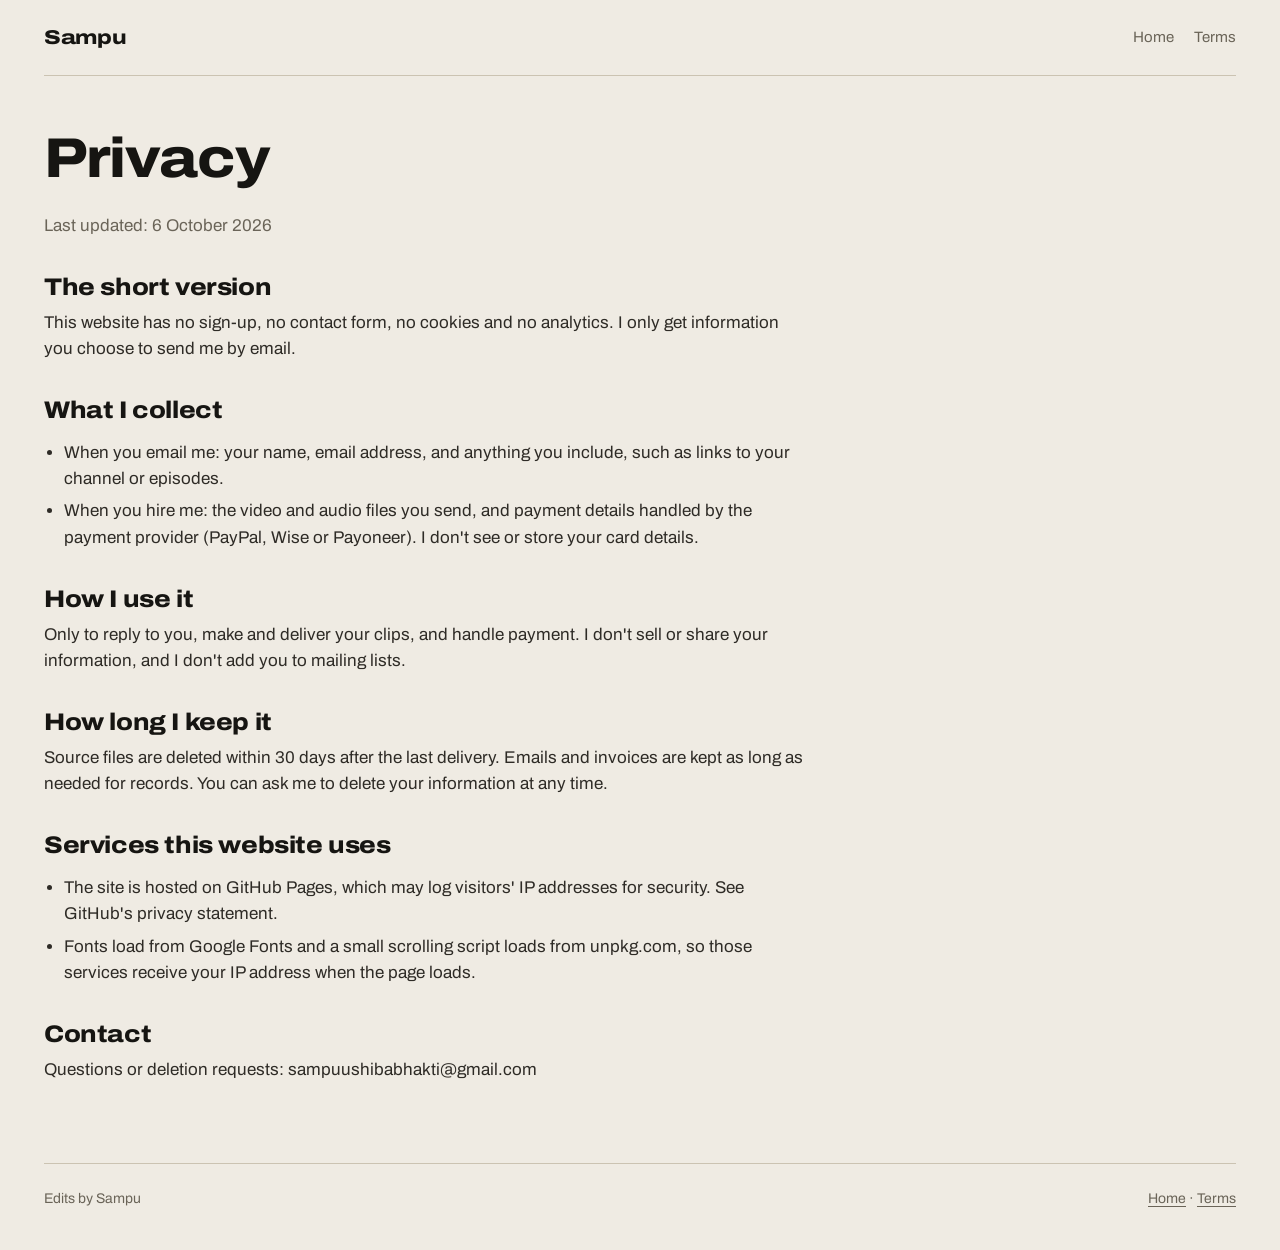
==== commit 6ff4eb26: "Warm light palette with vermilion accent Co-Authored-By: Claude Opus 5.5 <noreply@anthropic.com>" ====
--- a/privacy.html
+++ b/privacy.html
@@ -7,7 +7,7 @@
 <link rel="preconnect" href="https://fonts.googleapis.com">
 <link rel="preconnect" href="https://fonts.gstatic.com" crossorigin>
 <link rel="stylesheet" href="https://fonts.googleapis.com/css2?family=Archivo:wdth,wght@62..125,400..800&family=IBM+Plex+Mono:wght@400;500&display=swap">
-<link rel="stylesheet" href="styles.css">
+<link rel="stylesheet" href="styles.css?v=10061930">
 </head>
 <body>
 <div class="wrap">
--- a/styles.css
+++ b/styles.css
@@ -4,17 +4,17 @@
    Work is the hero; proof = before/after + real view counts + free sample; FAQ handles objections; CTA repeats.
    Single committed dark theme (deliberate), so every color is set explicitly. */
 :root {
-  --bg: #0a0a0b;
-  --surface: #131315;
-  --raise: #1b1b1e;
-  --line: #27272b;
-  --text: #f2f1ec;
-  --muted: #9c9b96;
-  --accent: #f4c443;        /* caption yellow: only for actions + key numbers */
-  --accent-ink: #141006;
+  --bg: #efebe3;
+  --surface: #e6e1d6;
+  --raise: #dcd6c8;
+  --line: #cbc3b2;
+  --text: #161512;
+  --muted: #6a6458;
+  --accent: #e0401c;        /* vermilion: only for actions + key numbers */
+  --accent-ink: #ffffff;
   --sans: "Archivo", "Helvetica Neue", Arial, sans-serif;
   --mono: "IBM Plex Mono", ui-monospace, Consolas, monospace;
-  color-scheme: dark;
+  color-scheme: light;
 }
 *, *::before, *::after { box-sizing: border-box; }
 html { -webkit-text-size-adjust: 100%; }
@@ -30,7 +30,7 @@
 /* nav */
 .nav { position: sticky; top: env(safe-area-inset-top, 0px); z-index: 20; transition: background .3s ease, border-color .3s ease;
        border-bottom: 1px solid transparent; }
-.nav.solid { background: rgba(10,10,11,.82); backdrop-filter: blur(14px); -webkit-backdrop-filter: blur(14px); border-color: var(--line); }
+.nav.solid { background: rgba(239,235,227,.88); backdrop-filter: blur(14px); -webkit-backdrop-filter: blur(14px); border-color: var(--line); }
 .nav .wrap { display: flex; align-items: center; justify-content: space-between; gap: 20px; padding-block: 16px; }
 .brand { font-weight: 800; font-size: 20px; letter-spacing: -.3px; text-decoration: none; font-variation-settings: "wdth" 120; }
 .nav ul { list-style: none; display: flex; gap: 26px; margin: 0; padding: 0; font-size: 15px; color: var(--muted); }
@@ -50,23 +50,23 @@
 .kicker { color: var(--muted); font-size: 16px; margin: 0 0 18px; }
 .hero h1 { margin: 0; font-weight: 800; font-size: clamp(42px, 6.2vw, 84px); line-height: .98; letter-spacing: -2px;
            font-variation-settings: "wdth" 112; text-wrap: balance; }
-.hero .sub { margin: 22px 0 0; font-size: 19px; color: #cfcdc7; max-width: 52ch; }
+.hero .sub { margin: 22px 0 0; font-size: 19px; color: #2e2b26; max-width: 52ch; }
 .hero .cta { display: flex; flex-wrap: wrap; gap: 12px; margin-top: 30px; }
 .proofline { margin: 34px 0 0; padding: 0; list-style: none; display: flex; flex-wrap: wrap; gap: 10px 28px; color: var(--muted); font-size: 15px; }
 .proofline b { color: var(--text); font-weight: 700; font-variant-numeric: tabular-nums; }
 .stack { position: relative; height: clamp(440px, 46vw, 600px); }
 .phone { position: absolute; width: 46%; aspect-ratio: 9 / 16; border-radius: 26px; overflow: hidden; background: #000;
-         border: 1px solid #333; box-shadow: 0 30px 60px rgba(0,0,0,.55); will-change: transform; }
+         border: 1px solid #333; box-shadow: 0 30px 60px rgba(40,30,15,.22); will-change: transform; }
 .phone video { width: 100%; height: 100%; object-fit: cover; }
 .phone.p1 { left: 0; top: 13%; width: 41%; rotate: -8deg; filter: brightness(.62); }
-.phone.p2 { left: 24%; top: 0; width: 52%; z-index: 2; box-shadow: 0 40px 80px rgba(0,0,0,.7); }
+.phone.p2 { left: 24%; top: 0; width: 52%; z-index: 2; box-shadow: 0 40px 80px rgba(40,30,15,.32); }
 .phone.p3 { right: 0; top: 15%; width: 41%; rotate: 8deg; filter: brightness(.62); }
 
 /* clipped for */
 .clipped { border-block: 1px solid var(--line); }
 .clipped .wrap { display: flex; flex-wrap: wrap; align-items: center; justify-content: space-between; gap: 12px 30px; padding-block: 20px; }
 .clipped p { margin: 0; color: var(--muted); font-size: 15px; }
-.clipped .names { display: flex; gap: 30px; flex-wrap: wrap; font-weight: 700; font-size: 18px; color: #d9d7d1;
+.clipped .names { display: flex; gap: 30px; flex-wrap: wrap; font-weight: 700; font-size: 18px; color: #2e2b26;
                   font-variation-settings: "wdth" 120; letter-spacing: -.2px; }
 
 /* sections */
@@ -89,11 +89,11 @@
 .changes { list-style: none; margin: 0; padding: 0; border-top: 1px solid var(--line); }
 .changes li { padding: 14px 0; border-bottom: 1px solid var(--line); display: grid; grid-template-columns: 26px minmax(0, 1fr); gap: 10px; }
 .changes li svg { width: 18px; height: 18px; color: var(--accent); margin-top: 3px; }
-.changes li span { color: #d6d4ce; }
+.changes li span { color: #2e2b26; }
 
 /* work */
 .reel { display: grid; grid-auto-flow: column; grid-auto-columns: calc((100% - 5 * 16px) / 5.4); gap: 16px; overflow-x: auto;
-        scroll-snap-type: x mandatory; padding-bottom: 14px; scrollbar-width: thin; scrollbar-color: #3a3a3f transparent; }
+        scroll-snap-type: x mandatory; padding-bottom: 14px; scrollbar-width: thin; scrollbar-color: #bdb6a6 transparent; }
 .clip { margin: 0; scroll-snap-align: start; display: grid; gap: 12px; align-content: start; }
 .clip .v { position: relative; aspect-ratio: 9 / 16; border-radius: 18px; overflow: hidden; background: #000; border: 1px solid var(--line); }
 .clip video { width: 100%; height: 100%; object-fit: cover; transition: transform .6s cubic-bezier(.2,.7,.2,1); }
@@ -131,7 +131,7 @@
 .plan .price { font-weight: 800; font-size: 54px; line-height: 1; letter-spacing: -1.5px; font-variation-settings: "wdth" 110; }
 .plan .price small { font-weight: 400; font-size: 15px; color: var(--muted); letter-spacing: 0; font-variation-settings: "wdth" 100; }
 .plan ul { list-style: none; margin: 0; padding: 0; display: grid; gap: 10px; align-content: start; }
-.plan li { display: grid; grid-template-columns: 22px minmax(0, 1fr); gap: 8px; color: #d6d4ce; font-size: 15.5px; }
+.plan li { display: grid; grid-template-columns: 22px minmax(0, 1fr); gap: 8px; color: #2e2b26; font-size: 15.5px; }
 .plan li svg { width: 16px; height: 16px; color: var(--accent); margin-top: 4px; }
 .plan .btn { justify-content: center; }
 .guarantee { margin: 22px 0 0; color: var(--muted); font-size: 15px; }
@@ -146,7 +146,7 @@
                       border-right: 2px solid var(--muted); border-bottom: 2px solid var(--muted); transform: rotate(45deg);
                       transition: transform .25s ease; }
 .faq details[open] summary::after { transform: rotate(225deg); margin-top: -3px; }
-.faq .a { padding: 0 0 22px; color: #cfcdc7; max-width: 70ch; margin: 0; }
+.faq .a { padding: 0 0 22px; color: #2e2b26; max-width: 70ch; margin: 0; }
 
 /* final cta */
 .final { margin-top: 120px; border-block: 1px solid var(--line); background: var(--surface); }
@@ -165,7 +165,7 @@
 .doc { max-width: 760px; padding-block: 40px 20px; }
 .doc h1 { font-weight: 800; font-size: clamp(36px, 5vw, 56px); letter-spacing: -1.4px; margin: 0; font-variation-settings: "wdth" 112; }
 .doc h2 { font-size: 24px; margin-top: 36px; letter-spacing: -.4px; }
-.doc p, .doc li { color: #d6d4ce; }
+.doc p, .doc li { color: #2e2b26; }
 .doc ul { padding-left: 20px; display: grid; gap: 6px; }
 .doc p { margin: 10px 0 0; }
 .doc .updated { color: var(--muted); }
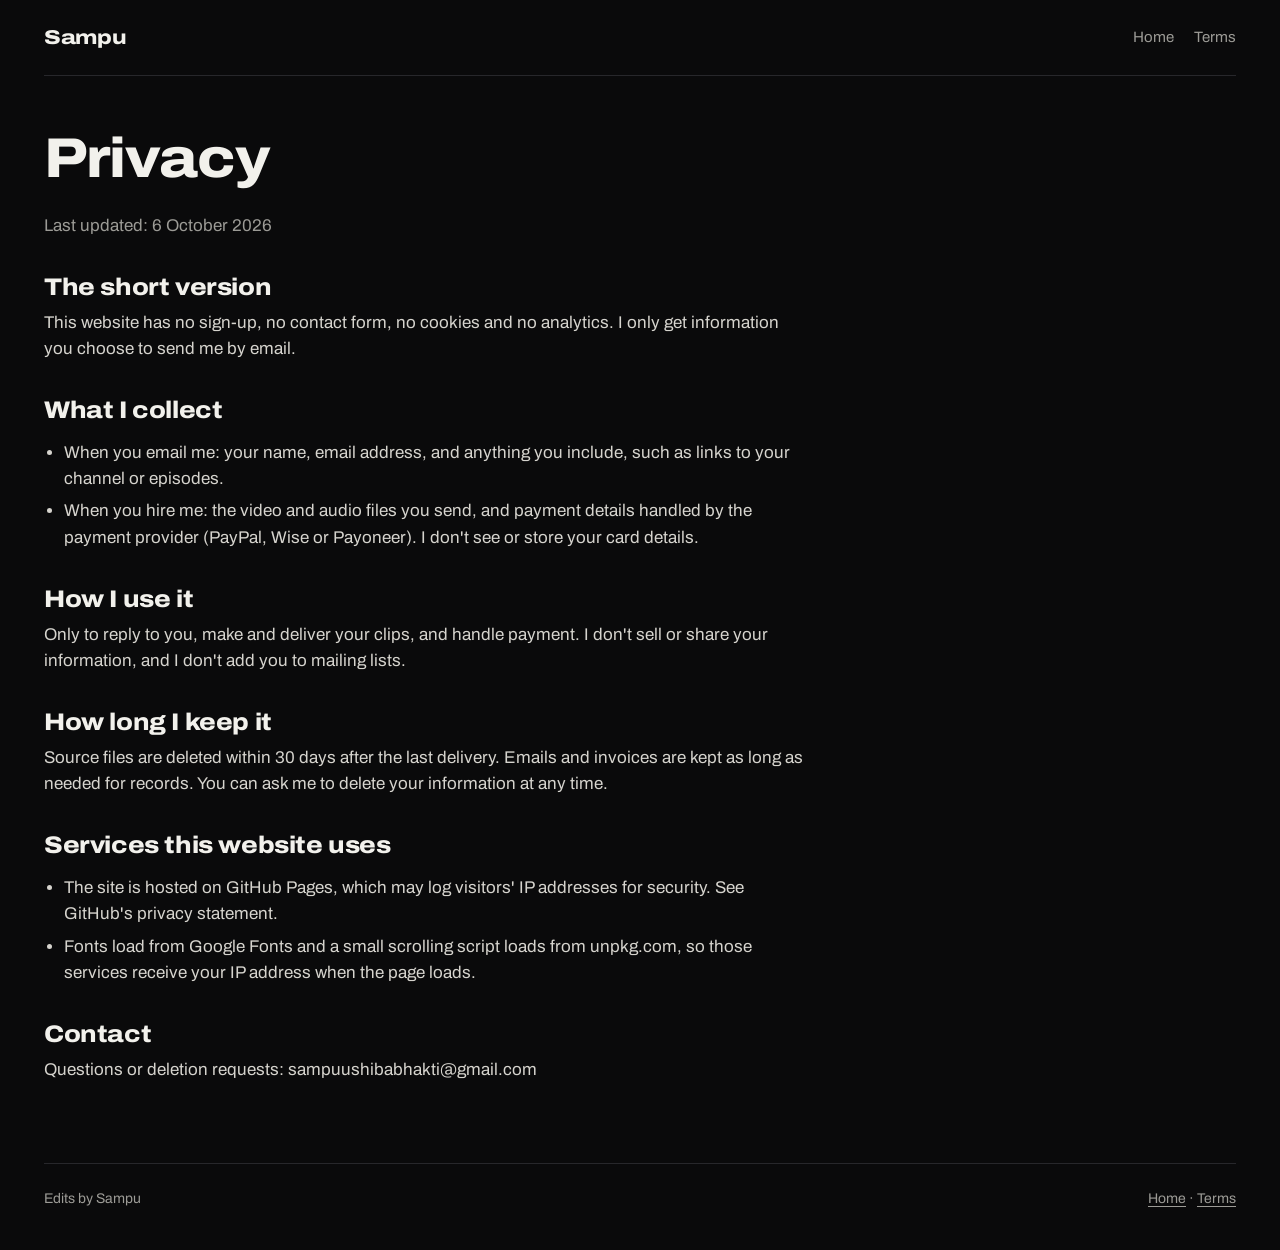
==== commit 4b88dd54: "Back to dark; drop the gold accent for paper white Co-Authored-By: Claude Opus 5.5 <noreply@anthropi" ====
--- a/privacy.html
+++ b/privacy.html
@@ -7,7 +7,7 @@
 <link rel="preconnect" href="https://fonts.googleapis.com">
 <link rel="preconnect" href="https://fonts.gstatic.com" crossorigin>
 <link rel="stylesheet" href="https://fonts.googleapis.com/css2?family=Archivo:wdth,wght@62..125,400..800&family=IBM+Plex+Mono:wght@400;500&display=swap">
-<link rel="stylesheet" href="styles.css?v=10061930">
+<link rel="stylesheet" href="styles.css?v=10061945">
 </head>
 <body>
 <div class="wrap">
--- a/styles.css
+++ b/styles.css
@@ -4,17 +4,17 @@
    Work is the hero; proof = before/after + real view counts + free sample; FAQ handles objections; CTA repeats.
    Single committed dark theme (deliberate), so every color is set explicitly. */
 :root {
-  --bg: #efebe3;
-  --surface: #e6e1d6;
-  --raise: #dcd6c8;
-  --line: #cbc3b2;
-  --text: #161512;
-  --muted: #6a6458;
-  --accent: #e0401c;        /* vermilion: only for actions + key numbers */
-  --accent-ink: #ffffff;
+  --bg: #0a0a0b;
+  --surface: #131315;
+  --raise: #1b1b1e;
+  --line: #27272b;
+  --text: #f2f1ec;
+  --muted: #9c9b96;
+  --accent: #ebe8df;        /* paper white: only for actions + key numbers */
+  --accent-ink: #0a0a0b;
   --sans: "Archivo", "Helvetica Neue", Arial, sans-serif;
   --mono: "IBM Plex Mono", ui-monospace, Consolas, monospace;
-  color-scheme: light;
+  color-scheme: dark;
 }
 *, *::before, *::after { box-sizing: border-box; }
 html { -webkit-text-size-adjust: 100%; }
@@ -30,7 +30,7 @@
 /* nav */
 .nav { position: sticky; top: env(safe-area-inset-top, 0px); z-index: 20; transition: background .3s ease, border-color .3s ease;
        border-bottom: 1px solid transparent; }
-.nav.solid { background: rgba(239,235,227,.88); backdrop-filter: blur(14px); -webkit-backdrop-filter: blur(14px); border-color: var(--line); }
+.nav.solid { background: rgba(10,10,11,.82); backdrop-filter: blur(14px); -webkit-backdrop-filter: blur(14px); border-color: var(--line); }
 .nav .wrap { display: flex; align-items: center; justify-content: space-between; gap: 20px; padding-block: 16px; }
 .brand { font-weight: 800; font-size: 20px; letter-spacing: -.3px; text-decoration: none; font-variation-settings: "wdth" 120; }
 .nav ul { list-style: none; display: flex; gap: 26px; margin: 0; padding: 0; font-size: 15px; color: var(--muted); }
@@ -50,23 +50,23 @@
 .kicker { color: var(--muted); font-size: 16px; margin: 0 0 18px; }
 .hero h1 { margin: 0; font-weight: 800; font-size: clamp(42px, 6.2vw, 84px); line-height: .98; letter-spacing: -2px;
            font-variation-settings: "wdth" 112; text-wrap: balance; }
-.hero .sub { margin: 22px 0 0; font-size: 19px; color: #2e2b26; max-width: 52ch; }
+.hero .sub { margin: 22px 0 0; font-size: 19px; color: #cfcdc7; max-width: 52ch; }
 .hero .cta { display: flex; flex-wrap: wrap; gap: 12px; margin-top: 30px; }
 .proofline { margin: 34px 0 0; padding: 0; list-style: none; display: flex; flex-wrap: wrap; gap: 10px 28px; color: var(--muted); font-size: 15px; }
 .proofline b { color: var(--text); font-weight: 700; font-variant-numeric: tabular-nums; }
 .stack { position: relative; height: clamp(440px, 46vw, 600px); }
 .phone { position: absolute; width: 46%; aspect-ratio: 9 / 16; border-radius: 26px; overflow: hidden; background: #000;
-         border: 1px solid #333; box-shadow: 0 30px 60px rgba(40,30,15,.22); will-change: transform; }
+         border: 1px solid #333; box-shadow: 0 30px 60px rgba(0,0,0,.55); will-change: transform; }
 .phone video { width: 100%; height: 100%; object-fit: cover; }
 .phone.p1 { left: 0; top: 13%; width: 41%; rotate: -8deg; filter: brightness(.62); }
-.phone.p2 { left: 24%; top: 0; width: 52%; z-index: 2; box-shadow: 0 40px 80px rgba(40,30,15,.32); }
+.phone.p2 { left: 24%; top: 0; width: 52%; z-index: 2; box-shadow: 0 40px 80px rgba(0,0,0,.7); }
 .phone.p3 { right: 0; top: 15%; width: 41%; rotate: 8deg; filter: brightness(.62); }
 
 /* clipped for */
 .clipped { border-block: 1px solid var(--line); }
 .clipped .wrap { display: flex; flex-wrap: wrap; align-items: center; justify-content: space-between; gap: 12px 30px; padding-block: 20px; }
 .clipped p { margin: 0; color: var(--muted); font-size: 15px; }
-.clipped .names { display: flex; gap: 30px; flex-wrap: wrap; font-weight: 700; font-size: 18px; color: #2e2b26;
+.clipped .names { display: flex; gap: 30px; flex-wrap: wrap; font-weight: 700; font-size: 18px; color: #d9d7d1;
                   font-variation-settings: "wdth" 120; letter-spacing: -.2px; }
 
 /* sections */
@@ -89,11 +89,11 @@
 .changes { list-style: none; margin: 0; padding: 0; border-top: 1px solid var(--line); }
 .changes li { padding: 14px 0; border-bottom: 1px solid var(--line); display: grid; grid-template-columns: 26px minmax(0, 1fr); gap: 10px; }
 .changes li svg { width: 18px; height: 18px; color: var(--accent); margin-top: 3px; }
-.changes li span { color: #2e2b26; }
+.changes li span { color: #d6d4ce; }
 
 /* work */
 .reel { display: grid; grid-auto-flow: column; grid-auto-columns: calc((100% - 5 * 16px) / 5.4); gap: 16px; overflow-x: auto;
-        scroll-snap-type: x mandatory; padding-bottom: 14px; scrollbar-width: thin; scrollbar-color: #bdb6a6 transparent; }
+        scroll-snap-type: x mandatory; padding-bottom: 14px; scrollbar-width: thin; scrollbar-color: #3a3a3f transparent; }
 .clip { margin: 0; scroll-snap-align: start; display: grid; gap: 12px; align-content: start; }
 .clip .v { position: relative; aspect-ratio: 9 / 16; border-radius: 18px; overflow: hidden; background: #000; border: 1px solid var(--line); }
 .clip video { width: 100%; height: 100%; object-fit: cover; transition: transform .6s cubic-bezier(.2,.7,.2,1); }
@@ -131,7 +131,7 @@
 .plan .price { font-weight: 800; font-size: 54px; line-height: 1; letter-spacing: -1.5px; font-variation-settings: "wdth" 110; }
 .plan .price small { font-weight: 400; font-size: 15px; color: var(--muted); letter-spacing: 0; font-variation-settings: "wdth" 100; }
 .plan ul { list-style: none; margin: 0; padding: 0; display: grid; gap: 10px; align-content: start; }
-.plan li { display: grid; grid-template-columns: 22px minmax(0, 1fr); gap: 8px; color: #2e2b26; font-size: 15.5px; }
+.plan li { display: grid; grid-template-columns: 22px minmax(0, 1fr); gap: 8px; color: #d6d4ce; font-size: 15.5px; }
 .plan li svg { width: 16px; height: 16px; color: var(--accent); margin-top: 4px; }
 .plan .btn { justify-content: center; }
 .guarantee { margin: 22px 0 0; color: var(--muted); font-size: 15px; }
@@ -146,7 +146,7 @@
                       border-right: 2px solid var(--muted); border-bottom: 2px solid var(--muted); transform: rotate(45deg);
                       transition: transform .25s ease; }
 .faq details[open] summary::after { transform: rotate(225deg); margin-top: -3px; }
-.faq .a { padding: 0 0 22px; color: #2e2b26; max-width: 70ch; margin: 0; }
+.faq .a { padding: 0 0 22px; color: #cfcdc7; max-width: 70ch; margin: 0; }
 
 /* final cta */
 .final { margin-top: 120px; border-block: 1px solid var(--line); background: var(--surface); }
@@ -165,7 +165,7 @@
 .doc { max-width: 760px; padding-block: 40px 20px; }
 .doc h1 { font-weight: 800; font-size: clamp(36px, 5vw, 56px); letter-spacing: -1.4px; margin: 0; font-variation-settings: "wdth" 112; }
 .doc h2 { font-size: 24px; margin-top: 36px; letter-spacing: -.4px; }
-.doc p, .doc li { color: #2e2b26; }
+.doc p, .doc li { color: #d6d4ce; }
 .doc ul { padding-left: 20px; display: grid; gap: 6px; }
 .doc p { margin: 10px 0 0; }
 .doc .updated { color: var(--muted); }
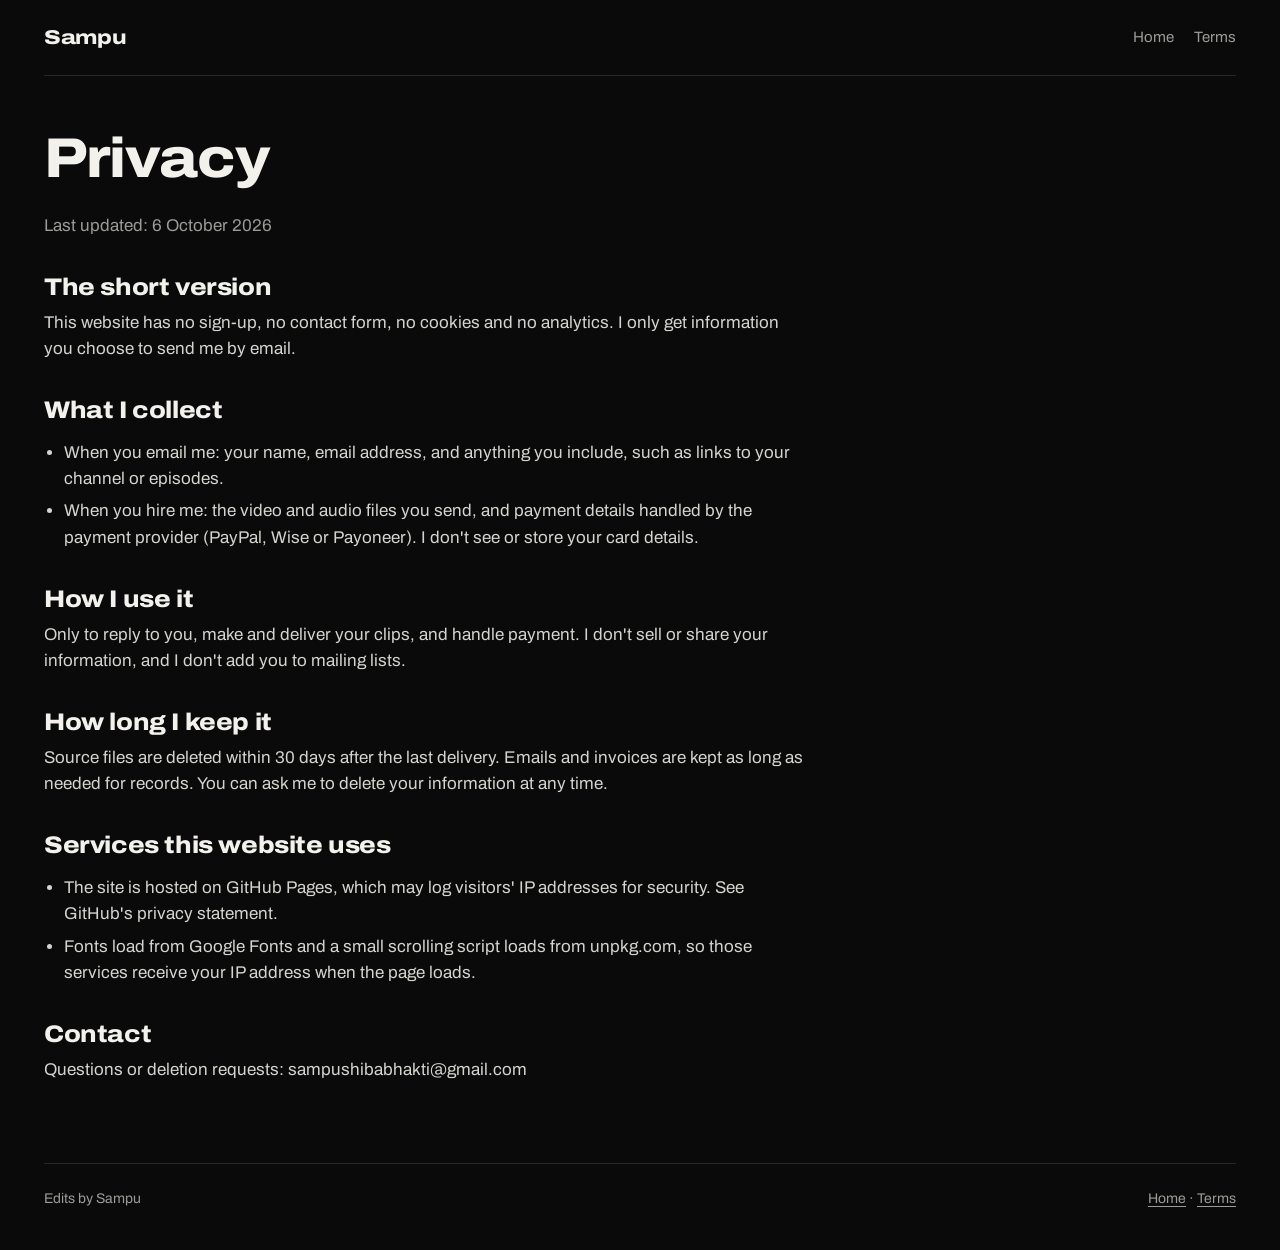
==== commit e4db0f62: "Fix contact email Co-Authored-By: Claude Opus 5.5 <noreply@anthropic.com>" ====
--- a/privacy.html
+++ b/privacy.html
@@ -41,7 +41,7 @@
     </ul>
 
     <h2>Contact</h2>
-    <p>Questions or deletion requests: sampuushibabhakti@gmail.com</p>
+    <p>Questions or deletion requests: sampushibabhakti@gmail.com</p>
   </main>
   <footer>
     <span>Edits by Sampu</span>
